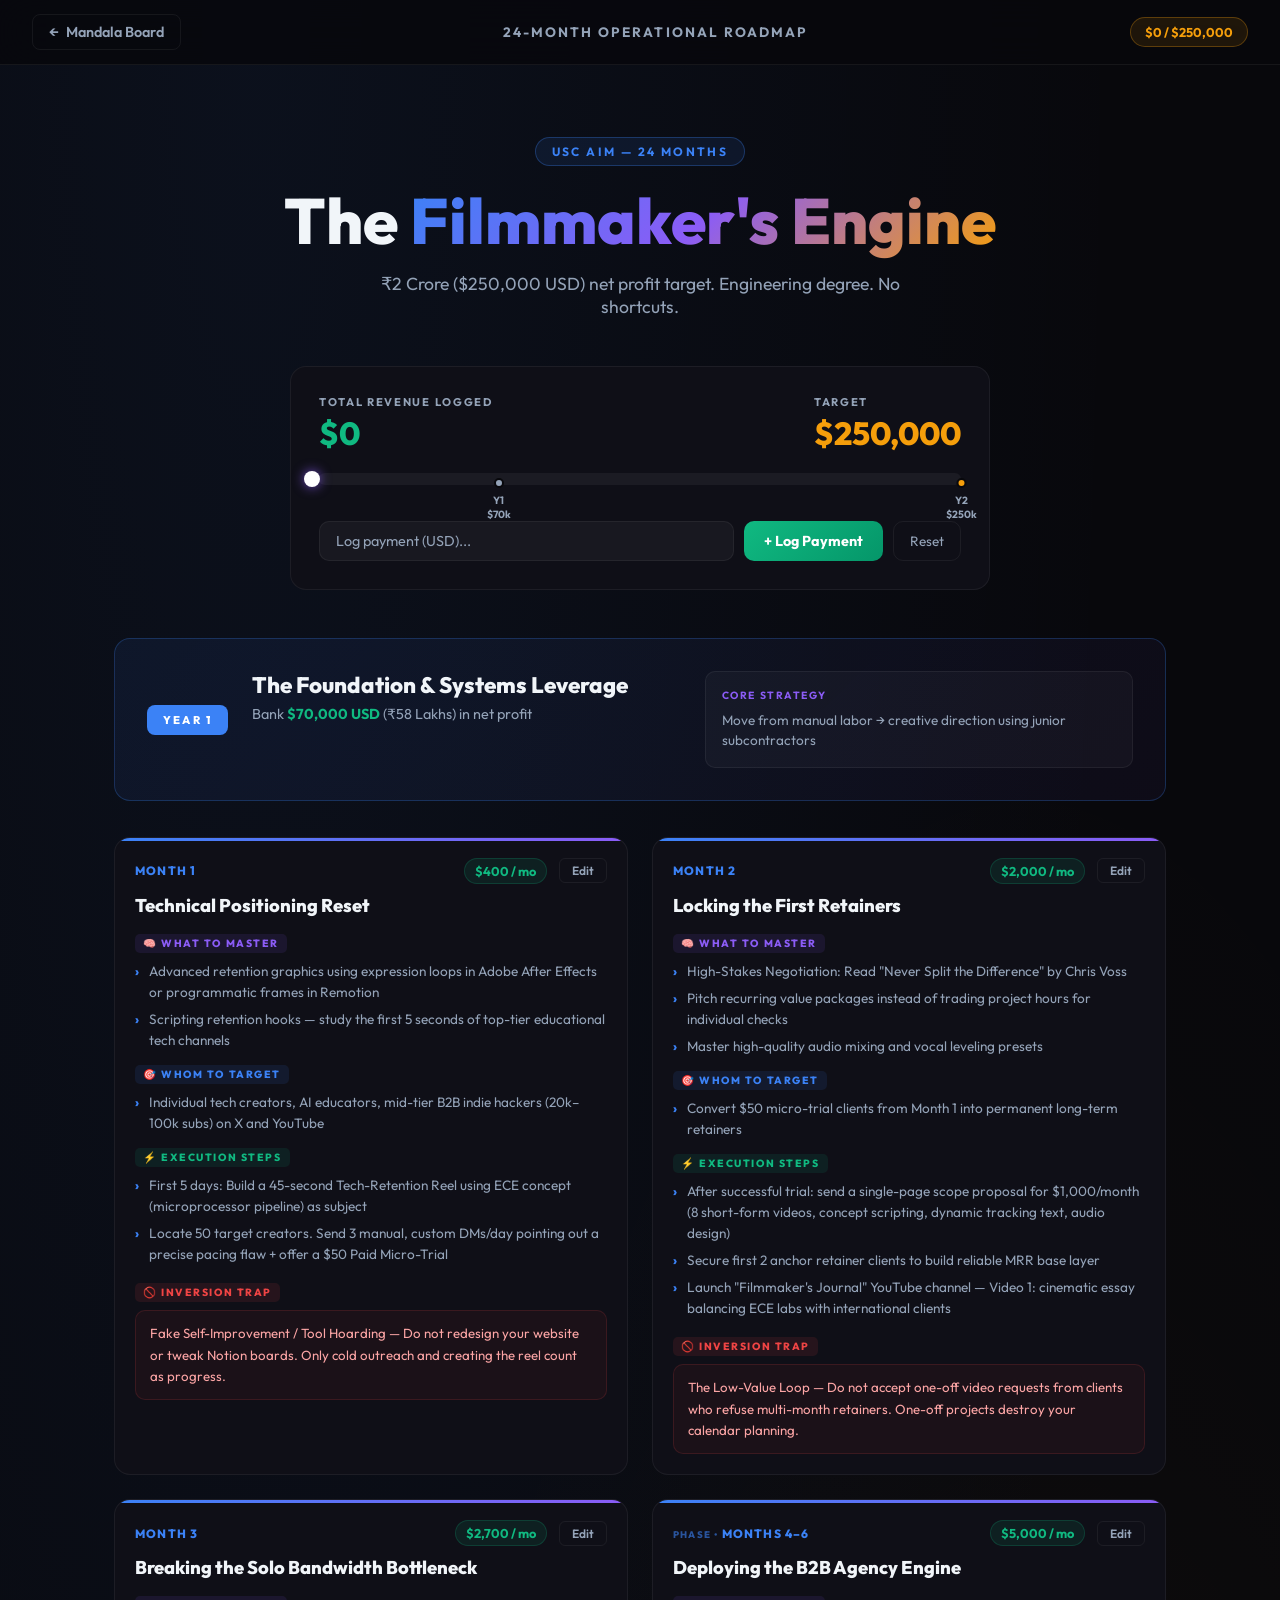
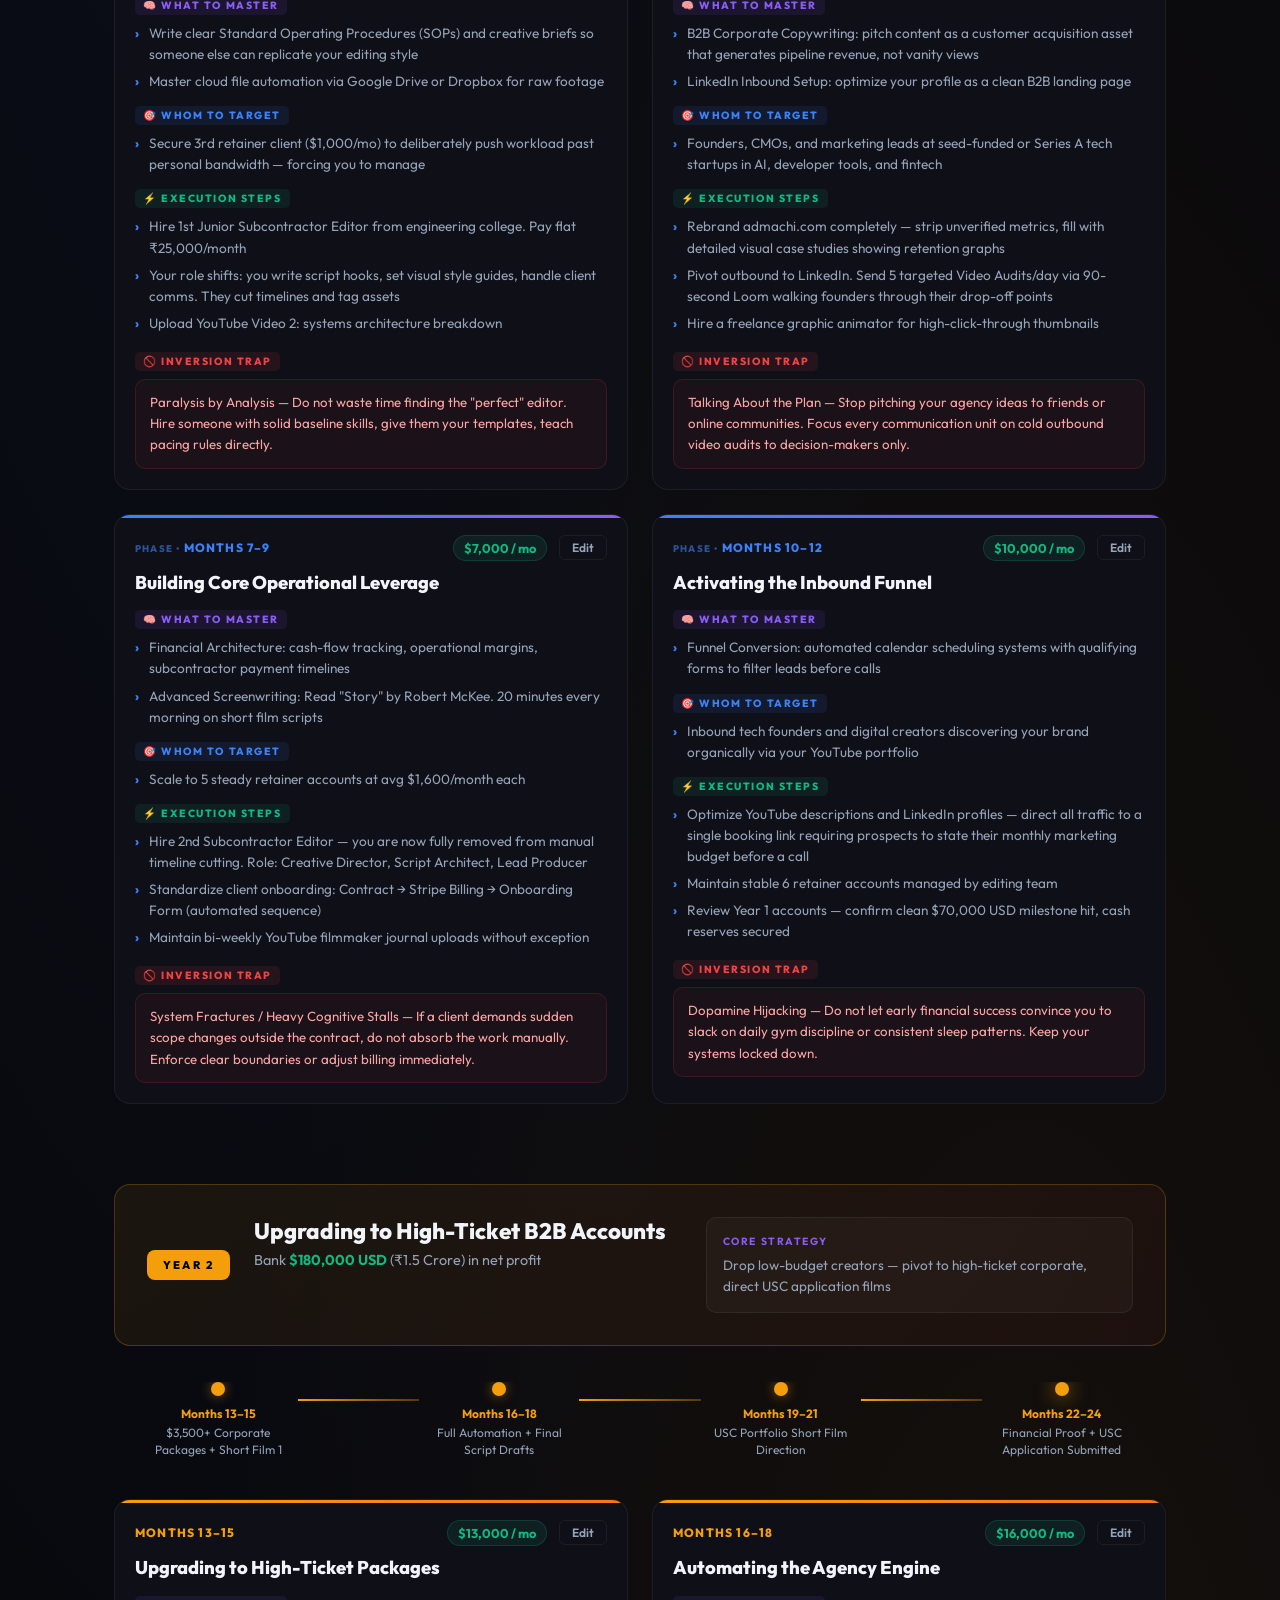
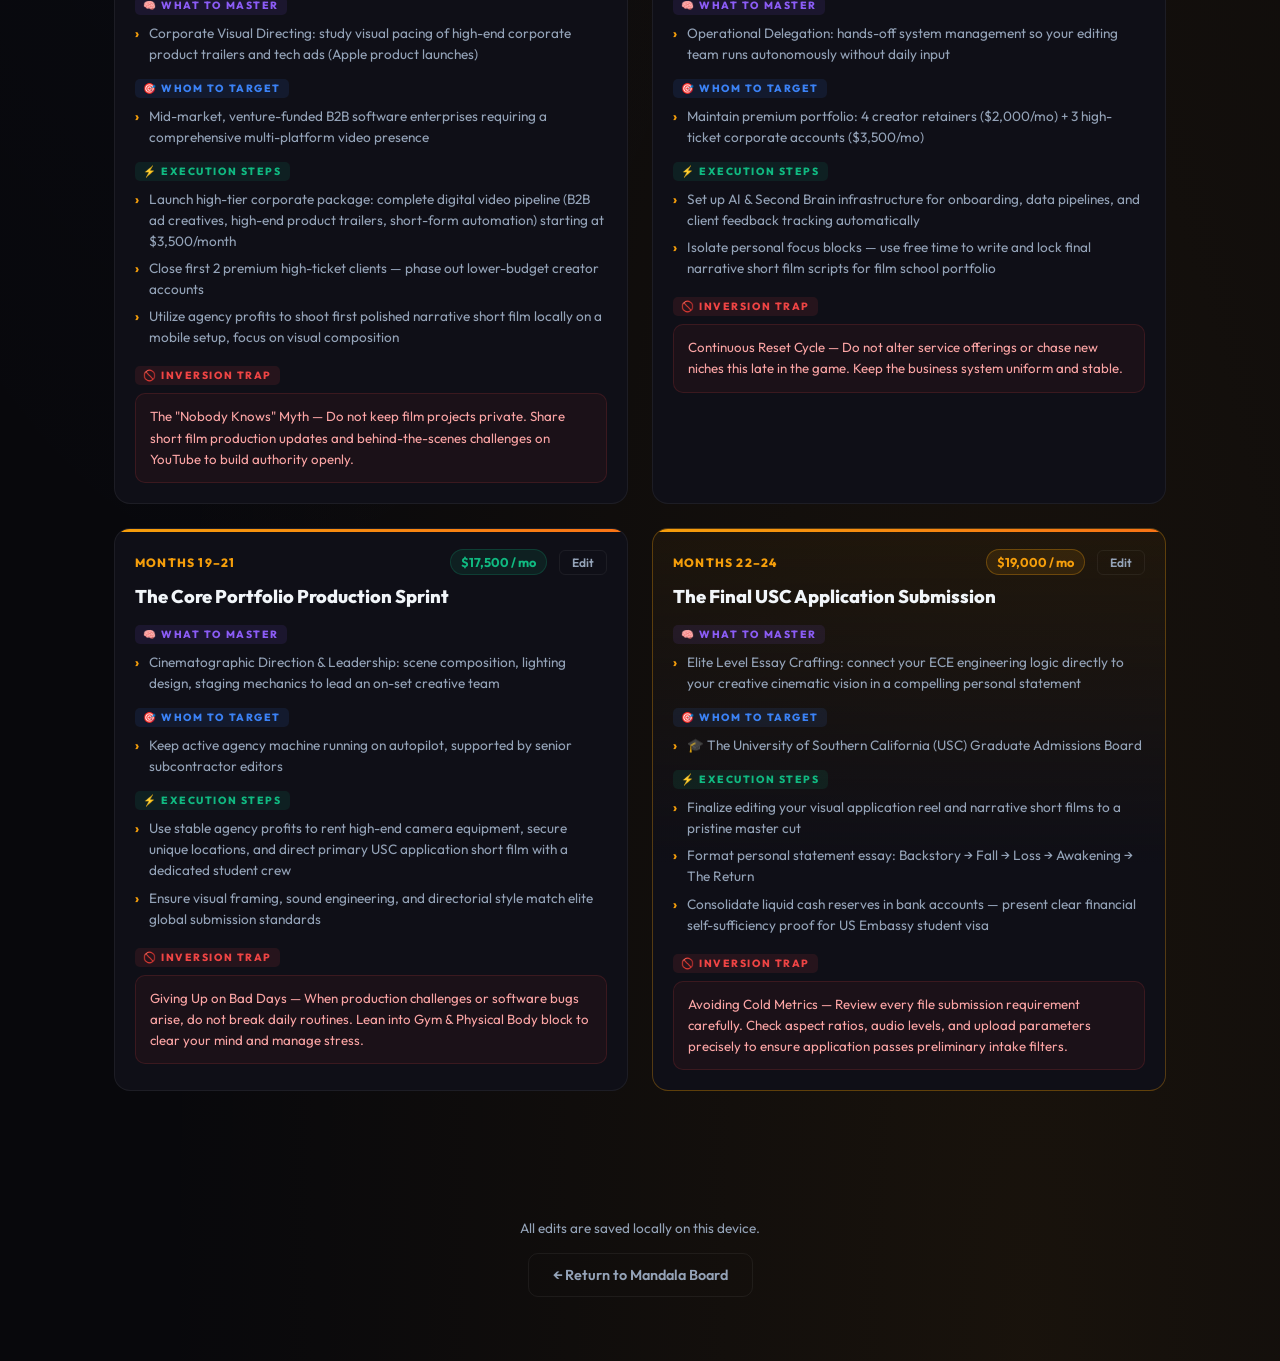
==== roadmap.html @ e6d618dd "feat: Add full 24-month editable roadmap as second page with revenue tracker and 3AM lockout" ====
<!DOCTYPE html>
<html lang="en">
<head>
  <meta charset="UTF-8">
  <meta name="viewport" content="width=device-width, initial-scale=1.0">
  <title>24-Month Roadmap | The Filmmaker's Grid</title>
  <link rel="manifest" href="manifest.json">
  <meta name="theme-color" content="#0a0a0a">
  <link rel="preconnect" href="https://fonts.googleapis.com">
  <link rel="preconnect" href="https://fonts.gstatic.com" crossorigin>
  <link href="https://fonts.googleapis.com/css2?family=Outfit:wght@300;400;600;800&display=swap" rel="stylesheet">
  <link rel="stylesheet" href="roadmap.css?v=1">
</head>
<body>

  <!-- 3 AM Lockout Overlay -->
  <div id="lockout-overlay" class="lockout-overlay" style="display:none;">
    <div class="lockout-content">
      <div class="lockout-icon">⚠️</div>
      <h1>"Screen Glare at 3 AM</h1>
      <h2>Dehydration Migraine</h2>
      <h3>System Failure."</h3>
      <p>Your inversion grid flagged this session. Interface locked until 6:00 AM.</p>
      <p class="lockout-time" id="lockout-time"></p>
    </div>
  </div>

  <!-- Nav -->
  <nav class="roadmap-nav">
    <a href="index.html" class="back-btn">
      <span>←</span> Mandala Board
    </a>
    <div class="nav-title">24-Month Operational Roadmap</div>
    <div class="nav-right">
      <div class="progress-pill">
        <span id="nav-progress-text">$0 / $250,000</span>
      </div>
    </div>
  </nav>

  <!-- Hero -->
  <header class="roadmap-hero">
    <div class="hero-badge">USC AIM — 24 MONTHS</div>
    <h1>The <span class="gradient-text">Filmmaker's Engine</span></h1>
    <p>₹2 Crore ($250,000 USD) net profit target. Engineering degree. No shortcuts.</p>

    <!-- Revenue Progress Bar -->
    <div class="revenue-tracker">
      <div class="revenue-header">
        <div>
          <div class="revenue-label">TOTAL REVENUE LOGGED</div>
          <div class="revenue-amount" id="revenue-display">$0</div>
        </div>
        <div class="revenue-target">
          <div class="revenue-label">TARGET</div>
          <div class="revenue-amount target">$250,000</div>
        </div>
      </div>
      <div class="progress-bar-track">
        <div class="progress-bar-fill" id="progress-bar-fill"></div>
        <div class="progress-bar-milestone" style="left: 28%">
          <div class="milestone-dot"></div>
          <div class="milestone-label">Y1<br/>$70k</div>
        </div>
        <div class="progress-bar-milestone" style="left: 100%">
          <div class="milestone-dot gold"></div>
          <div class="milestone-label">Y2<br/>$250k</div>
        </div>
      </div>
      <div class="revenue-actions">
        <input type="number" id="revenue-input" class="revenue-input" placeholder="Log payment (USD)..." min="0">
        <button id="log-revenue-btn" class="log-revenue-btn">+ Log Payment</button>
        <button id="reset-revenue-btn" class="reset-btn">Reset</button>
      </div>
    </div>
  </header>

  <!-- Year 1 -->
  <section class="year-section" id="year1">
    <div class="year-header year1-header">
      <div class="year-badge">YEAR 1</div>
      <div class="year-info">
        <h2>The Foundation & Systems Leverage</h2>
        <p>Bank <strong>$70,000 USD</strong> (₹58 Lakhs) in net profit</p>
      </div>
      <div class="year-strategy">
        <span class="strategy-label">CORE STRATEGY</span>
        Move from manual labor → creative direction using junior subcontractors
      </div>
    </div>

    <div class="months-grid" id="months-grid-y1">

      <!-- Month 1 -->
      <div class="month-card" data-month="1">
        <div class="month-header">
          <div class="month-num">Month 1</div>
          <div class="month-target">$400 / mo</div>
          <button class="month-edit-btn" onclick="toggleEdit(this)">Edit</button>
        </div>
        <div class="month-title-display">Technical Positioning Reset</div>
        <input class="month-title-input" style="display:none;" value="Technical Positioning Reset">

        <div class="month-body">
          <div class="month-section">
            <div class="section-label learn-label">🧠 WHAT TO MASTER</div>
            <ul class="month-list editable-list">
              <li>Advanced retention graphics using expression loops in Adobe After Effects or programmatic frames in Remotion</li>
              <li>Scripting retention hooks — study the first 5 seconds of top-tier educational tech channels</li>
            </ul>
          </div>
          <div class="month-section">
            <div class="section-label target-label">🎯 WHOM TO TARGET</div>
            <ul class="month-list editable-list">
              <li>Individual tech creators, AI educators, mid-tier B2B indie hackers (20k–100k subs) on X and YouTube</li>
            </ul>
          </div>
          <div class="month-section">
            <div class="section-label exec-label">⚡ EXECUTION STEPS</div>
            <ul class="month-list editable-list">
              <li>First 5 days: Build a 45-second Tech-Retention Reel using ECE concept (microprocessor pipeline) as subject</li>
              <li>Locate 50 target creators. Send 3 manual, custom DMs/day pointing out a precise pacing flaw + offer a $50 Paid Micro-Trial</li>
            </ul>
          </div>
          <div class="month-section inversion-section">
            <div class="section-label inv-label">🚫 INVERSION TRAP</div>
            <div class="inversion-trap editable-trap">Fake Self-Improvement / Tool Hoarding — Do not redesign your website or tweak Notion boards. Only cold outreach and creating the reel count as progress.</div>
          </div>
        </div>
      </div>

      <!-- Month 2 -->
      <div class="month-card" data-month="2">
        <div class="month-header">
          <div class="month-num">Month 2</div>
          <div class="month-target">$2,000 / mo</div>
          <button class="month-edit-btn" onclick="toggleEdit(this)">Edit</button>
        </div>
        <div class="month-title-display">Locking the First Retainers</div>
        <input class="month-title-input" style="display:none;" value="Locking the First Retainers">

        <div class="month-body">
          <div class="month-section">
            <div class="section-label learn-label">🧠 WHAT TO MASTER</div>
            <ul class="month-list editable-list">
              <li>High-Stakes Negotiation: Read "Never Split the Difference" by Chris Voss</li>
              <li>Pitch recurring value packages instead of trading project hours for individual checks</li>
              <li>Master high-quality audio mixing and vocal leveling presets</li>
            </ul>
          </div>
          <div class="month-section">
            <div class="section-label target-label">🎯 WHOM TO TARGET</div>
            <ul class="month-list editable-list">
              <li>Convert $50 micro-trial clients from Month 1 into permanent long-term retainers</li>
            </ul>
          </div>
          <div class="month-section">
            <div class="section-label exec-label">⚡ EXECUTION STEPS</div>
            <ul class="month-list editable-list">
              <li>After successful trial: send a single-page scope proposal for $1,000/month (8 short-form videos, concept scripting, dynamic tracking text, audio design)</li>
              <li>Secure first 2 anchor retainer clients to build reliable MRR base layer</li>
              <li>Launch "Filmmaker's Journal" YouTube channel — Video 1: cinematic essay balancing ECE labs with international clients</li>
            </ul>
          </div>
          <div class="month-section inversion-section">
            <div class="section-label inv-label">🚫 INVERSION TRAP</div>
            <div class="inversion-trap editable-trap">The Low-Value Loop — Do not accept one-off video requests from clients who refuse multi-month retainers. One-off projects destroy your calendar planning.</div>
          </div>
        </div>
      </div>

      <!-- Month 3 -->
      <div class="month-card" data-month="3">
        <div class="month-header">
          <div class="month-num">Month 3</div>
          <div class="month-target">$2,700 / mo</div>
          <button class="month-edit-btn" onclick="toggleEdit(this)">Edit</button>
        </div>
        <div class="month-title-display">Breaking the Solo Bandwidth Bottleneck</div>
        <input class="month-title-input" style="display:none;" value="Breaking the Solo Bandwidth Bottleneck">

        <div class="month-body">
          <div class="month-section">
            <div class="section-label learn-label">🧠 WHAT TO MASTER</div>
            <ul class="month-list editable-list">
              <li>Write clear Standard Operating Procedures (SOPs) and creative briefs so someone else can replicate your editing style</li>
              <li>Master cloud file automation via Google Drive or Dropbox for raw footage</li>
            </ul>
          </div>
          <div class="month-section">
            <div class="section-label target-label">🎯 WHOM TO TARGET</div>
            <ul class="month-list editable-list">
              <li>Secure 3rd retainer client ($1,000/mo) to deliberately push workload past personal bandwidth — forcing you to manage</li>
            </ul>
          </div>
          <div class="month-section">
            <div class="section-label exec-label">⚡ EXECUTION STEPS</div>
            <ul class="month-list editable-list">
              <li>Hire 1st Junior Subcontractor Editor from engineering college. Pay flat ₹25,000/month</li>
              <li>Your role shifts: you write script hooks, set visual style guides, handle client comms. They cut timelines and tag assets</li>
              <li>Upload YouTube Video 2: systems architecture breakdown</li>
            </ul>
          </div>
          <div class="month-section inversion-section">
            <div class="section-label inv-label">🚫 INVERSION TRAP</div>
            <div class="inversion-trap editable-trap">Paralysis by Analysis — Do not waste time finding the "perfect" editor. Hire someone with solid baseline skills, give them your templates, teach pacing rules directly.</div>
          </div>
        </div>
      </div>

      <!-- Months 4-6 -->
      <div class="month-card phase-card" data-month="4">
        <div class="month-header">
          <div class="month-num">Months 4–6</div>
          <div class="month-target">$5,000 / mo</div>
          <button class="month-edit-btn" onclick="toggleEdit(this)">Edit</button>
        </div>
        <div class="month-title-display">Deploying the B2B Agency Engine</div>
        <input class="month-title-input" style="display:none;" value="Deploying the B2B Agency Engine">

        <div class="month-body">
          <div class="month-section">
            <div class="section-label learn-label">🧠 WHAT TO MASTER</div>
            <ul class="month-list editable-list">
              <li>B2B Corporate Copywriting: pitch content as a customer acquisition asset that generates pipeline revenue, not vanity views</li>
              <li>LinkedIn Inbound Setup: optimize your profile as a clean B2B landing page</li>
            </ul>
          </div>
          <div class="month-section">
            <div class="section-label target-label">🎯 WHOM TO TARGET</div>
            <ul class="month-list editable-list">
              <li>Founders, CMOs, and marketing leads at seed-funded or Series A tech startups in AI, developer tools, and fintech</li>
            </ul>
          </div>
          <div class="month-section">
            <div class="section-label exec-label">⚡ EXECUTION STEPS</div>
            <ul class="month-list editable-list">
              <li>Rebrand admachi.com completely — strip unverified metrics, fill with detailed visual case studies showing retention graphs</li>
              <li>Pivot outbound to LinkedIn. Send 5 targeted Video Audits/day via 90-second Loom walking founders through their drop-off points</li>
              <li>Hire a freelance graphic animator for high-click-through thumbnails</li>
            </ul>
          </div>
          <div class="month-section inversion-section">
            <div class="section-label inv-label">🚫 INVERSION TRAP</div>
            <div class="inversion-trap editable-trap">Talking About the Plan — Stop pitching your agency ideas to friends or online communities. Focus every communication unit on cold outbound video audits to decision-makers only.</div>
          </div>
        </div>
      </div>

      <!-- Months 7-9 -->
      <div class="month-card phase-card" data-month="7">
        <div class="month-header">
          <div class="month-num">Months 7–9</div>
          <div class="month-target">$7,000 / mo</div>
          <button class="month-edit-btn" onclick="toggleEdit(this)">Edit</button>
        </div>
        <div class="month-title-display">Building Core Operational Leverage</div>
        <input class="month-title-input" style="display:none;" value="Building Core Operational Leverage">

        <div class="month-body">
          <div class="month-section">
            <div class="section-label learn-label">🧠 WHAT TO MASTER</div>
            <ul class="month-list editable-list">
              <li>Financial Architecture: cash-flow tracking, operational margins, subcontractor payment timelines</li>
              <li>Advanced Screenwriting: Read "Story" by Robert McKee. 20 minutes every morning on short film scripts</li>
            </ul>
          </div>
          <div class="month-section">
            <div class="section-label target-label">🎯 WHOM TO TARGET</div>
            <ul class="month-list editable-list">
              <li>Scale to 5 steady retainer accounts at avg $1,600/month each</li>
            </ul>
          </div>
          <div class="month-section">
            <div class="section-label exec-label">⚡ EXECUTION STEPS</div>
            <ul class="month-list editable-list">
              <li>Hire 2nd Subcontractor Editor — you are now fully removed from manual timeline cutting. Role: Creative Director, Script Architect, Lead Producer</li>
              <li>Standardize client onboarding: Contract → Stripe Billing → Onboarding Form (automated sequence)</li>
              <li>Maintain bi-weekly YouTube filmmaker journal uploads without exception</li>
            </ul>
          </div>
          <div class="month-section inversion-section">
            <div class="section-label inv-label">🚫 INVERSION TRAP</div>
            <div class="inversion-trap editable-trap">System Fractures / Heavy Cognitive Stalls — If a client demands sudden scope changes outside the contract, do not absorb the work manually. Enforce clear boundaries or adjust billing immediately.</div>
          </div>
        </div>
      </div>

      <!-- Months 10-12 -->
      <div class="month-card phase-card" data-month="10">
        <div class="month-header">
          <div class="month-num">Months 10–12</div>
          <div class="month-target">$10,000 / mo</div>
          <button class="month-edit-btn" onclick="toggleEdit(this)">Edit</button>
        </div>
        <div class="month-title-display">Activating the Inbound Funnel</div>
        <input class="month-title-input" style="display:none;" value="Activating the Inbound Funnel">

        <div class="month-body">
          <div class="month-section">
            <div class="section-label learn-label">🧠 WHAT TO MASTER</div>
            <ul class="month-list editable-list">
              <li>Funnel Conversion: automated calendar scheduling systems with qualifying forms to filter leads before calls</li>
            </ul>
          </div>
          <div class="month-section">
            <div class="section-label target-label">🎯 WHOM TO TARGET</div>
            <ul class="month-list editable-list">
              <li>Inbound tech founders and digital creators discovering your brand organically via your YouTube portfolio</li>
            </ul>
          </div>
          <div class="month-section">
            <div class="section-label exec-label">⚡ EXECUTION STEPS</div>
            <ul class="month-list editable-list">
              <li>Optimize YouTube descriptions and LinkedIn profiles — direct all traffic to a single booking link requiring prospects to state their monthly marketing budget before a call</li>
              <li>Maintain stable 6 retainer accounts managed by editing team</li>
              <li>Review Year 1 accounts — confirm clean $70,000 USD milestone hit, cash reserves secured</li>
            </ul>
          </div>
          <div class="month-section inversion-section">
            <div class="section-label inv-label">🚫 INVERSION TRAP</div>
            <div class="inversion-trap editable-trap">Dopamine Hijacking — Do not let early financial success convince you to slack on daily gym discipline or consistent sleep patterns. Keep your systems locked down.</div>
          </div>
        </div>
      </div>

    </div>
  </section>

  <!-- Year 2 -->
  <section class="year-section" id="year2">
    <div class="year-header year2-header">
      <div class="year-badge y2-badge">YEAR 2</div>
      <div class="year-info">
        <h2>Upgrading to High-Ticket B2B Accounts</h2>
        <p>Bank <strong>$180,000 USD</strong> (₹1.5 Crore) in net profit</p>
      </div>
      <div class="year-strategy">
        <span class="strategy-label">CORE STRATEGY</span>
        Drop low-budget creators — pivot to high-ticket corporate, direct USC application films
      </div>
    </div>

    <!-- Year 2 Pipeline Timeline -->
    <div class="pipeline-timeline">
      <div class="pipeline-step">
        <div class="pipeline-dot"></div>
        <div class="pipeline-label">Months 13–15</div>
        <div class="pipeline-desc">$3,500+ Corporate Packages + Short Film 1</div>
      </div>
      <div class="pipeline-connector"></div>
      <div class="pipeline-step">
        <div class="pipeline-dot"></div>
        <div class="pipeline-label">Months 16–18</div>
        <div class="pipeline-desc">Full Automation + Final Script Drafts</div>
      </div>
      <div class="pipeline-connector"></div>
      <div class="pipeline-step">
        <div class="pipeline-dot"></div>
        <div class="pipeline-label">Months 19–21</div>
        <div class="pipeline-desc">USC Portfolio Short Film Direction</div>
      </div>
      <div class="pipeline-connector"></div>
      <div class="pipeline-step">
        <div class="pipeline-dot gold-dot"></div>
        <div class="pipeline-label">Months 22–24</div>
        <div class="pipeline-desc">Financial Proof + USC Application Submitted</div>
      </div>
    </div>

    <div class="months-grid" id="months-grid-y2">

      <!-- Months 13-15 -->
      <div class="month-card y2-card" data-month="13">
        <div class="month-header">
          <div class="month-num">Months 13–15</div>
          <div class="month-target">$13,000 / mo</div>
          <button class="month-edit-btn" onclick="toggleEdit(this)">Edit</button>
        </div>
        <div class="month-title-display">Upgrading to High-Ticket Packages</div>
        <input class="month-title-input" style="display:none;" value="Upgrading to High-Ticket Packages">

        <div class="month-body">
          <div class="month-section">
            <div class="section-label learn-label">🧠 WHAT TO MASTER</div>
            <ul class="month-list editable-list">
              <li>Corporate Visual Directing: study visual pacing of high-end corporate product trailers and tech ads (Apple product launches)</li>
            </ul>
          </div>
          <div class="month-section">
            <div class="section-label target-label">🎯 WHOM TO TARGET</div>
            <ul class="month-list editable-list">
              <li>Mid-market, venture-funded B2B software enterprises requiring a comprehensive multi-platform video presence</li>
            </ul>
          </div>
          <div class="month-section">
            <div class="section-label exec-label">⚡ EXECUTION STEPS</div>
            <ul class="month-list editable-list">
              <li>Launch high-tier corporate package: complete digital video pipeline (B2B ad creatives, high-end product trailers, short-form automation) starting at $3,500/month</li>
              <li>Close first 2 premium high-ticket clients — phase out lower-budget creator accounts</li>
              <li>Utilize agency profits to shoot first polished narrative short film locally on a mobile setup, focus on visual composition</li>
            </ul>
          </div>
          <div class="month-section inversion-section">
            <div class="section-label inv-label">🚫 INVERSION TRAP</div>
            <div class="inversion-trap editable-trap">The "Nobody Knows" Myth — Do not keep film projects private. Share short film production updates and behind-the-scenes challenges on YouTube to build authority openly.</div>
          </div>
        </div>
      </div>

      <!-- Months 16-18 -->
      <div class="month-card y2-card" data-month="16">
        <div class="month-header">
          <div class="month-num">Months 16–18</div>
          <div class="month-target">$16,000 / mo</div>
          <button class="month-edit-btn" onclick="toggleEdit(this)">Edit</button>
        </div>
        <div class="month-title-display">Automating the Agency Engine</div>
        <input class="month-title-input" style="display:none;" value="Automating the Agency Engine">

        <div class="month-body">
          <div class="month-section">
            <div class="section-label learn-label">🧠 WHAT TO MASTER</div>
            <ul class="month-list editable-list">
              <li>Operational Delegation: hands-off system management so your editing team runs autonomously without daily input</li>
            </ul>
          </div>
          <div class="month-section">
            <div class="section-label target-label">🎯 WHOM TO TARGET</div>
            <ul class="month-list editable-list">
              <li>Maintain premium portfolio: 4 creator retainers ($2,000/mo) + 3 high-ticket corporate accounts ($3,500/mo)</li>
            </ul>
          </div>
          <div class="month-section">
            <div class="section-label exec-label">⚡ EXECUTION STEPS</div>
            <ul class="month-list editable-list">
              <li>Set up AI & Second Brain infrastructure for onboarding, data pipelines, and client feedback tracking automatically</li>
              <li>Isolate personal focus blocks — use free time to write and lock final narrative short film scripts for film school portfolio</li>
            </ul>
          </div>
          <div class="month-section inversion-section">
            <div class="section-label inv-label">🚫 INVERSION TRAP</div>
            <div class="inversion-trap editable-trap">Continuous Reset Cycle — Do not alter service offerings or chase new niches this late in the game. Keep the business system uniform and stable.</div>
          </div>
        </div>
      </div>

      <!-- Months 19-21 -->
      <div class="month-card y2-card" data-month="19">
        <div class="month-header">
          <div class="month-num">Months 19–21</div>
          <div class="month-target">$17,500 / mo</div>
          <button class="month-edit-btn" onclick="toggleEdit(this)">Edit</button>
        </div>
        <div class="month-title-display">The Core Portfolio Production Sprint</div>
        <input class="month-title-input" style="display:none;" value="The Core Portfolio Production Sprint">

        <div class="month-body">
          <div class="month-section">
            <div class="section-label learn-label">🧠 WHAT TO MASTER</div>
            <ul class="month-list editable-list">
              <li>Cinematographic Direction & Leadership: scene composition, lighting design, staging mechanics to lead an on-set creative team</li>
            </ul>
          </div>
          <div class="month-section">
            <div class="section-label target-label">🎯 WHOM TO TARGET</div>
            <ul class="month-list editable-list">
              <li>Keep active agency machine running on autopilot, supported by senior subcontractor editors</li>
            </ul>
          </div>
          <div class="month-section">
            <div class="section-label exec-label">⚡ EXECUTION STEPS</div>
            <ul class="month-list editable-list">
              <li>Use stable agency profits to rent high-end camera equipment, secure unique locations, and direct primary USC application short film with a dedicated student crew</li>
              <li>Ensure visual framing, sound engineering, and directorial style match elite global submission standards</li>
            </ul>
          </div>
          <div class="month-section inversion-section">
            <div class="section-label inv-label">🚫 INVERSION TRAP</div>
            <div class="inversion-trap editable-trap">Giving Up on Bad Days — When production challenges or software bugs arise, do not break daily routines. Lean into Gym & Physical Body block to clear your mind and manage stress.</div>
          </div>
        </div>
      </div>

      <!-- Months 22-24 -->
      <div class="month-card y2-card finale-card" data-month="22">
        <div class="month-header">
          <div class="month-num">Months 22–24</div>
          <div class="month-target gold-target">$19,000 / mo</div>
          <button class="month-edit-btn" onclick="toggleEdit(this)">Edit</button>
        </div>
        <div class="month-title-display">The Final USC Application Submission</div>
        <input class="month-title-input" style="display:none;" value="The Final USC Application Submission">

        <div class="month-body">
          <div class="month-section">
            <div class="section-label learn-label">🧠 WHAT TO MASTER</div>
            <ul class="month-list editable-list">
              <li>Elite Level Essay Crafting: connect your ECE engineering logic directly to your creative cinematic vision in a compelling personal statement</li>
            </ul>
          </div>
          <div class="month-section">
            <div class="section-label target-label">🎯 WHOM TO TARGET</div>
            <ul class="month-list editable-list">
              <li>🎓 The University of Southern California (USC) Graduate Admissions Board</li>
            </ul>
          </div>
          <div class="month-section">
            <div class="section-label exec-label">⚡ EXECUTION STEPS</div>
            <ul class="month-list editable-list">
              <li>Finalize editing your visual application reel and narrative short films to a pristine master cut</li>
              <li>Format personal statement essay: Backstory → Fall → Loss → Awakening → The Return</li>
              <li>Consolidate liquid cash reserves in bank accounts — present clear financial self-sufficiency proof for US Embassy student visa</li>
            </ul>
          </div>
          <div class="month-section inversion-section">
            <div class="section-label inv-label">🚫 INVERSION TRAP</div>
            <div class="inversion-trap editable-trap">Avoiding Cold Metrics — Review every file submission requirement carefully. Check aspect ratios, audio levels, and upload parameters precisely to ensure application passes preliminary intake filters.</div>
          </div>
        </div>
      </div>

    </div>
  </section>

  <footer class="roadmap-footer">
    <p>All edits are saved locally on this device.</p>
    <a href="index.html" class="back-btn-footer">← Return to Mandala Board</a>
  </footer>

  <script src="roadmap.js?v=1"></script>
</body>
</html>
---- roadmap.css ----
/* ============================================
   ROADMAP PAGE CSS — The Filmmaker's Engine
   ============================================ */

:root {
  --bg: #08080c;
  --surface: #0f0f17;
  --surface2: #161622;
  --border: rgba(255,255,255,0.06);
  --text: #f1f5f9;
  --muted: #94a3b8;
  --accent-blue: #3b82f6;
  --accent-purple: #8b5cf6;
  --accent-gold: #f59e0b;
  --accent-red: #ef4444;
  --accent-green: #10b981;
  --y1-color: #3b82f6;
  --y2-color: #f59e0b;
  --radius: 16px;
  --transition: all 0.35s cubic-bezier(0.2, 0.8, 0.2, 1);
}

* { box-sizing: border-box; margin: 0; padding: 0; }

body {
  font-family: 'Outfit', sans-serif;
  background: var(--bg);
  color: var(--text);
  min-height: 100vh;
  background-image:
    radial-gradient(ellipse at 20% 0%, rgba(59, 130, 246, 0.07) 0%, transparent 60%),
    radial-gradient(ellipse at 80% 100%, rgba(245, 158, 11, 0.07) 0%, transparent 60%);
}

/* ── NAV ── */
.roadmap-nav {
  position: sticky;
  top: 0;
  z-index: 100;
  display: flex;
  align-items: center;
  justify-content: space-between;
  padding: 14px 32px;
  background: rgba(8,8,12,0.85);
  backdrop-filter: blur(20px);
  border-bottom: 1px solid var(--border);
}

.back-btn {
  display: flex;
  align-items: center;
  gap: 8px;
  color: var(--muted);
  text-decoration: none;
  font-size: 0.9rem;
  font-weight: 600;
  transition: var(--transition);
  padding: 8px 16px;
  border-radius: 8px;
  border: 1px solid var(--border);
}
.back-btn:hover {
  color: var(--text);
  border-color: rgba(255,255,255,0.2);
  background: rgba(255,255,255,0.04);
}

.nav-title {
  font-size: 0.85rem;
  font-weight: 700;
  text-transform: uppercase;
  letter-spacing: 0.15em;
  color: var(--muted);
}

.progress-pill {
  font-size: 0.8rem;
  font-weight: 700;
  color: var(--accent-gold);
  background: rgba(245, 158, 11, 0.1);
  border: 1px solid rgba(245, 158, 11, 0.3);
  padding: 6px 14px;
  border-radius: 100px;
}

/* ── LOCKOUT OVERLAY ── */
.lockout-overlay {
  position: fixed;
  inset: 0;
  z-index: 9999;
  background: rgba(0,0,0,0.97);
  display: flex;
  align-items: center;
  justify-content: center;
  text-align: center;
}

.lockout-content {
  max-width: 500px;
  padding: 60px 40px;
}

.lockout-icon { font-size: 4rem; margin-bottom: 24px; }

.lockout-content h1 {
  font-size: 2rem;
  font-weight: 800;
  color: var(--accent-red);
  line-height: 1.3;
  margin-bottom: 8px;
}
.lockout-content h2 {
  font-size: 1.6rem;
  font-weight: 800;
  color: #f97316;
  margin-bottom: 8px;
}
.lockout-content h3 {
  font-size: 1.3rem;
  font-weight: 800;
  color: var(--accent-gold);
  margin-bottom: 32px;
}
.lockout-content p { color: var(--muted); font-size: 0.95rem; line-height: 1.7; }
.lockout-time { margin-top: 20px; font-size: 2rem; font-weight: 800; color: var(--accent-red); }

/* ── HERO ── */
.roadmap-hero {
  max-width: 1000px;
  margin: 0 auto;
  padding: 72px 32px 48px;
  text-align: center;
}

.hero-badge {
  display: inline-block;
  font-size: 0.75rem;
  font-weight: 700;
  letter-spacing: 0.2em;
  text-transform: uppercase;
  color: var(--accent-blue);
  background: rgba(59, 130, 246, 0.1);
  border: 1px solid rgba(59, 130, 246, 0.3);
  padding: 6px 16px;
  border-radius: 100px;
  margin-bottom: 20px;
}

.roadmap-hero h1 {
  font-size: clamp(2.5rem, 6vw, 4rem);
  font-weight: 800;
  line-height: 1.1;
  margin-bottom: 16px;
}

.gradient-text {
  background: linear-gradient(135deg, var(--accent-blue), var(--accent-purple), var(--accent-gold));
  -webkit-background-clip: text;
  -webkit-text-fill-color: transparent;
  background-clip: text;
}

.roadmap-hero > p {
  color: var(--muted);
  font-size: 1.1rem;
  margin-bottom: 48px;
  max-width: 600px;
  margin-left: auto;
  margin-right: auto;
}

/* ── REVENUE TRACKER ── */
.revenue-tracker {
  background: var(--surface);
  border: 1px solid var(--border);
  border-radius: var(--radius);
  padding: 28px;
  max-width: 700px;
  margin: 0 auto;
  text-align: left;
}

.revenue-header {
  display: flex;
  justify-content: space-between;
  align-items: flex-start;
  margin-bottom: 20px;
}

.revenue-label {
  font-size: 0.7rem;
  font-weight: 700;
  letter-spacing: 0.15em;
  text-transform: uppercase;
  color: var(--muted);
  margin-bottom: 4px;
}

.revenue-amount {
  font-size: 2rem;
  font-weight: 800;
  color: var(--accent-green);
}

.revenue-amount.target {
  color: var(--accent-gold);
}

.progress-bar-track {
  position: relative;
  height: 12px;
  background: rgba(255,255,255,0.05);
  border-radius: 100px;
  overflow: visible;
  margin-bottom: 36px;
}

.progress-bar-fill {
  height: 100%;
  border-radius: 100px;
  background: linear-gradient(90deg, var(--accent-blue), var(--accent-purple), var(--accent-gold));
  transition: width 0.8s cubic-bezier(0.2, 0.8, 0.2, 1);
  width: 0%;
  position: relative;
}

.progress-bar-fill::after {
  content: '';
  position: absolute;
  right: -1px;
  top: -2px;
  width: 16px;
  height: 16px;
  background: white;
  border-radius: 50%;
  box-shadow: 0 0 12px rgba(139, 92, 246, 0.8);
}

.progress-bar-milestone {
  position: absolute;
  top: 100%;
  transform: translateX(-50%);
  display: flex;
  flex-direction: column;
  align-items: center;
  margin-top: 4px;
}

.milestone-dot {
  width: 10px;
  height: 10px;
  border-radius: 50%;
  background: var(--muted);
  margin-bottom: 6px;
  margin-top: -11px;
  border: 2px solid var(--bg);
  flex-shrink: 0;
}

.milestone-dot.gold { background: var(--accent-gold); }

.milestone-label {
  font-size: 0.65rem;
  font-weight: 700;
  color: var(--muted);
  text-align: center;
  line-height: 1.3;
  white-space: nowrap;
}

.revenue-actions {
  display: flex;
  gap: 10px;
  flex-wrap: wrap;
}

.revenue-input {
  flex: 1;
  min-width: 160px;
  background: rgba(255,255,255,0.04);
  border: 1px solid var(--border);
  border-radius: 10px;
  color: var(--text);
  font-family: 'Outfit', sans-serif;
  font-size: 0.9rem;
  padding: 10px 16px;
  outline: none;
  transition: var(--transition);
}
.revenue-input:focus { border-color: var(--accent-blue); }
.revenue-input::placeholder { color: var(--muted); }

.log-revenue-btn {
  background: linear-gradient(135deg, var(--accent-green), #059669);
  color: white;
  border: none;
  border-radius: 10px;
  font-family: 'Outfit', sans-serif;
  font-size: 0.9rem;
  font-weight: 700;
  padding: 10px 20px;
  cursor: pointer;
  transition: var(--transition);
}
.log-revenue-btn:hover { transform: translateY(-2px); box-shadow: 0 8px 20px rgba(16, 185, 129, 0.3); }

.reset-btn {
  background: transparent;
  color: var(--muted);
  border: 1px solid var(--border);
  border-radius: 10px;
  font-family: 'Outfit', sans-serif;
  font-size: 0.85rem;
  padding: 10px 16px;
  cursor: pointer;
  transition: var(--transition);
}
.reset-btn:hover { border-color: var(--accent-red); color: var(--accent-red); }

/* ── YEAR SECTION ── */
.year-section {
  max-width: 1100px;
  margin: 0 auto 80px;
  padding: 0 24px;
}

.year-header {
  display: grid;
  grid-template-columns: auto 1fr 1fr;
  gap: 24px;
  align-items: start;
  padding: 32px;
  border-radius: var(--radius);
  margin-bottom: 36px;
  border: 1px solid;
}

.year1-header {
  background: linear-gradient(135deg, rgba(59, 130, 246, 0.08), rgba(139, 92, 246, 0.05));
  border-color: rgba(59, 130, 246, 0.25);
}

.year2-header {
  background: linear-gradient(135deg, rgba(245, 158, 11, 0.08), rgba(239, 68, 68, 0.05));
  border-color: rgba(245, 158, 11, 0.25);
}

.year-badge {
  font-size: 0.7rem;
  font-weight: 800;
  letter-spacing: 0.2em;
  background: var(--accent-blue);
  color: white;
  padding: 8px 16px;
  border-radius: 8px;
  align-self: center;
  white-space: nowrap;
}

.y2-badge { background: var(--accent-gold); color: #000; }

.year-info h2 {
  font-size: 1.4rem;
  font-weight: 800;
  margin-bottom: 6px;
}

.year-info p { color: var(--muted); font-size: 0.9rem; }
.year-info strong { color: var(--accent-green); }

.year-strategy {
  background: rgba(255,255,255,0.03);
  border: 1px solid var(--border);
  border-radius: 10px;
  padding: 16px;
  font-size: 0.85rem;
  color: var(--muted);
  line-height: 1.5;
}

.strategy-label {
  display: block;
  font-size: 0.65rem;
  font-weight: 700;
  letter-spacing: 0.15em;
  text-transform: uppercase;
  color: var(--accent-purple);
  margin-bottom: 6px;
}

/* ── PIPELINE TIMELINE ── */
.pipeline-timeline {
  display: flex;
  align-items: center;
  justify-content: center;
  gap: 0;
  padding: 0 24px;
  margin-bottom: 40px;
  overflow-x: auto;
}

.pipeline-step {
  display: flex;
  flex-direction: column;
  align-items: center;
  text-align: center;
  min-width: 160px;
}

.pipeline-dot {
  width: 14px;
  height: 14px;
  border-radius: 50%;
  background: var(--accent-gold);
  margin-bottom: 10px;
  box-shadow: 0 0 12px rgba(245, 158, 11, 0.5);
  flex-shrink: 0;
}

.gold-dot { background: var(--accent-gold); box-shadow: 0 0 20px rgba(245, 158, 11, 0.8); }

.pipeline-label {
  font-size: 0.75rem;
  font-weight: 700;
  color: var(--accent-gold);
  margin-bottom: 4px;
}

.pipeline-desc {
  font-size: 0.75rem;
  color: var(--muted);
  max-width: 140px;
  line-height: 1.4;
}

.pipeline-connector {
  flex: 1;
  height: 2px;
  background: linear-gradient(90deg, var(--accent-gold), rgba(245, 158, 11, 0.3));
  min-width: 20px;
  margin-bottom: 40px;
}

/* ── MONTH CARDS ── */
.months-grid {
  display: grid;
  grid-template-columns: repeat(auto-fill, minmax(440px, 1fr));
  gap: 24px;
}

.month-card {
  background: var(--surface);
  border: 1px solid var(--border);
  border-radius: var(--radius);
  overflow: hidden;
  transition: var(--transition);
  position: relative;
}

.month-card::before {
  content: '';
  position: absolute;
  top: 0;
  left: 0;
  right: 0;
  height: 3px;
  background: linear-gradient(90deg, var(--y1-color), var(--accent-purple));
}

.y2-card::before {
  background: linear-gradient(90deg, var(--y2-color), #f97316);
}

.month-card:hover {
  border-color: rgba(255,255,255,0.12);
  transform: translateY(-3px);
  box-shadow: 0 20px 40px rgba(0,0,0,0.4);
}

.month-header {
  display: flex;
  align-items: center;
  gap: 12px;
  padding: 20px 20px 0;
}

.month-num {
  font-size: 0.75rem;
  font-weight: 800;
  letter-spacing: 0.1em;
  text-transform: uppercase;
  color: var(--accent-blue);
  flex: 1;
}

.y2-card .month-num { color: var(--accent-gold); }

.month-target {
  font-size: 0.8rem;
  font-weight: 700;
  color: var(--accent-green);
  background: rgba(16, 185, 129, 0.1);
  border: 1px solid rgba(16, 185, 129, 0.2);
  padding: 4px 10px;
  border-radius: 100px;
}

.gold-target {
  color: var(--accent-gold);
  background: rgba(245, 158, 11, 0.1);
  border: 1px solid rgba(245, 158, 11, 0.3);
}

.month-edit-btn {
  background: transparent;
  color: var(--muted);
  border: 1px solid var(--border);
  border-radius: 6px;
  font-family: 'Outfit', sans-serif;
  font-size: 0.75rem;
  font-weight: 600;
  padding: 4px 12px;
  cursor: pointer;
  transition: var(--transition);
}
.month-edit-btn:hover { border-color: var(--accent-blue); color: var(--accent-blue); }
.month-edit-btn.saving { border-color: var(--accent-green); color: var(--accent-green); }

.month-title-display {
  font-size: 1.15rem;
  font-weight: 800;
  padding: 10px 20px 16px;
  line-height: 1.3;
}

.month-title-input {
  width: calc(100% - 40px);
  margin: 10px 20px 16px;
  background: rgba(255,255,255,0.04);
  border: 1px dashed rgba(255,255,255,0.25);
  border-radius: 8px;
  color: var(--text);
  font-family: 'Outfit', sans-serif;
  font-size: 1.1rem;
  font-weight: 800;
  padding: 10px;
  outline: none;
  resize: none;
  transition: var(--transition);
}
.month-title-input:focus { border-color: var(--accent-blue); }

.month-body {
  padding: 0 20px 20px;
  display: flex;
  flex-direction: column;
  gap: 14px;
}

.month-section { display: flex; flex-direction: column; gap: 8px; }

.section-label {
  font-size: 0.65rem;
  font-weight: 800;
  letter-spacing: 0.15em;
  text-transform: uppercase;
  padding: 3px 8px;
  border-radius: 5px;
  display: inline-block;
  width: fit-content;
}

.learn-label { color: var(--accent-purple); background: rgba(139, 92, 246, 0.1); }
.target-label { color: var(--accent-blue); background: rgba(59, 130, 246, 0.1); }
.exec-label { color: var(--accent-green); background: rgba(16, 185, 129, 0.1); }
.inv-label { color: var(--accent-red); background: rgba(239, 68, 68, 0.1); }

.month-list {
  list-style: none;
  display: flex;
  flex-direction: column;
  gap: 6px;
}

.month-list li {
  font-size: 0.85rem;
  color: var(--muted);
  line-height: 1.55;
  padding-left: 14px;
  position: relative;
}
.month-list li::before {
  content: '›';
  position: absolute;
  left: 0;
  color: var(--accent-blue);
  font-weight: 800;
}

.y2-card .month-list li::before { color: var(--accent-gold); }

/* In edit mode */
.month-list.edit-mode li {
  padding-left: 0;
}
.month-list.edit-mode li::before { display: none; }

.step-item-input {
  width: 100%;
  background: rgba(255,255,255,0.03);
  border: 1px solid var(--border);
  border-radius: 6px;
  color: var(--text);
  font-family: 'Outfit', sans-serif;
  font-size: 0.85rem;
  padding: 8px 10px;
  outline: none;
  resize: vertical;
  min-height: 44px;
  transition: var(--transition);
}
.step-item-input:focus { border-color: var(--accent-blue); }

.add-item-btn {
  background: transparent;
  color: var(--accent-blue);
  border: 1px dashed rgba(59, 130, 246, 0.4);
  border-radius: 6px;
  font-family: 'Outfit', sans-serif;
  font-size: 0.8rem;
  padding: 6px 12px;
  cursor: pointer;
  margin-top: 4px;
  transition: var(--transition);
}
.add-item-btn:hover { background: rgba(59, 130, 246, 0.08); }

.inversion-section { margin-top: 4px; }

.inversion-trap {
  background: rgba(239, 68, 68, 0.05);
  border: 1px solid rgba(239, 68, 68, 0.15);
  border-radius: 10px;
  padding: 12px 14px;
  font-size: 0.83rem;
  color: #fca5a5;
  line-height: 1.6;
}

.inversion-trap-input {
  width: 100%;
  background: rgba(239, 68, 68, 0.05);
  border: 1px dashed rgba(239, 68, 68, 0.35);
  border-radius: 10px;
  color: #fca5a5;
  font-family: 'Outfit', sans-serif;
  font-size: 0.83rem;
  padding: 12px 14px;
  outline: none;
  resize: vertical;
  min-height: 80px;
  line-height: 1.6;
}
.inversion-trap-input:focus { border-color: var(--accent-red); }

.finale-card {
  border-color: rgba(245, 158, 11, 0.3);
  background: linear-gradient(180deg, rgba(245, 158, 11, 0.05) 0%, var(--surface) 60%);
}

/* ── FOOTER ── */
.roadmap-footer {
  text-align: center;
  padding: 48px 24px 64px;
  color: var(--muted);
  font-size: 0.85rem;
  display: flex;
  flex-direction: column;
  align-items: center;
  gap: 16px;
}

.back-btn-footer {
  display: inline-block;
  padding: 12px 24px;
  border: 1px solid var(--border);
  border-radius: 10px;
  color: var(--muted);
  text-decoration: none;
  font-size: 0.9rem;
  font-weight: 600;
  transition: var(--transition);
}
.back-btn-footer:hover {
  color: var(--text);
  border-color: rgba(255,255,255,0.2);
  background: rgba(255,255,255,0.04);
}

/* ── PHASE CARD BADGE ── */
.phase-card .month-num::before {
  content: 'PHASE • ';
  font-size: 0.6rem;
  opacity: 0.6;
}

/* ── RESPONSIVE ── */
@media (max-width: 768px) {
  .roadmap-nav { padding: 12px 16px; }
  .nav-title { display: none; }
  .roadmap-hero { padding: 48px 16px 32px; }
  .year-header { grid-template-columns: 1fr; gap: 16px; }
  .months-grid { grid-template-columns: 1fr; }
  .pipeline-timeline { flex-direction: column; }
  .pipeline-connector { width: 2px; height: 24px; min-width: unset; margin-bottom: 0; margin-right: 0; background: linear-gradient(180deg, var(--accent-gold), rgba(245,158,11,0.3)); }
}
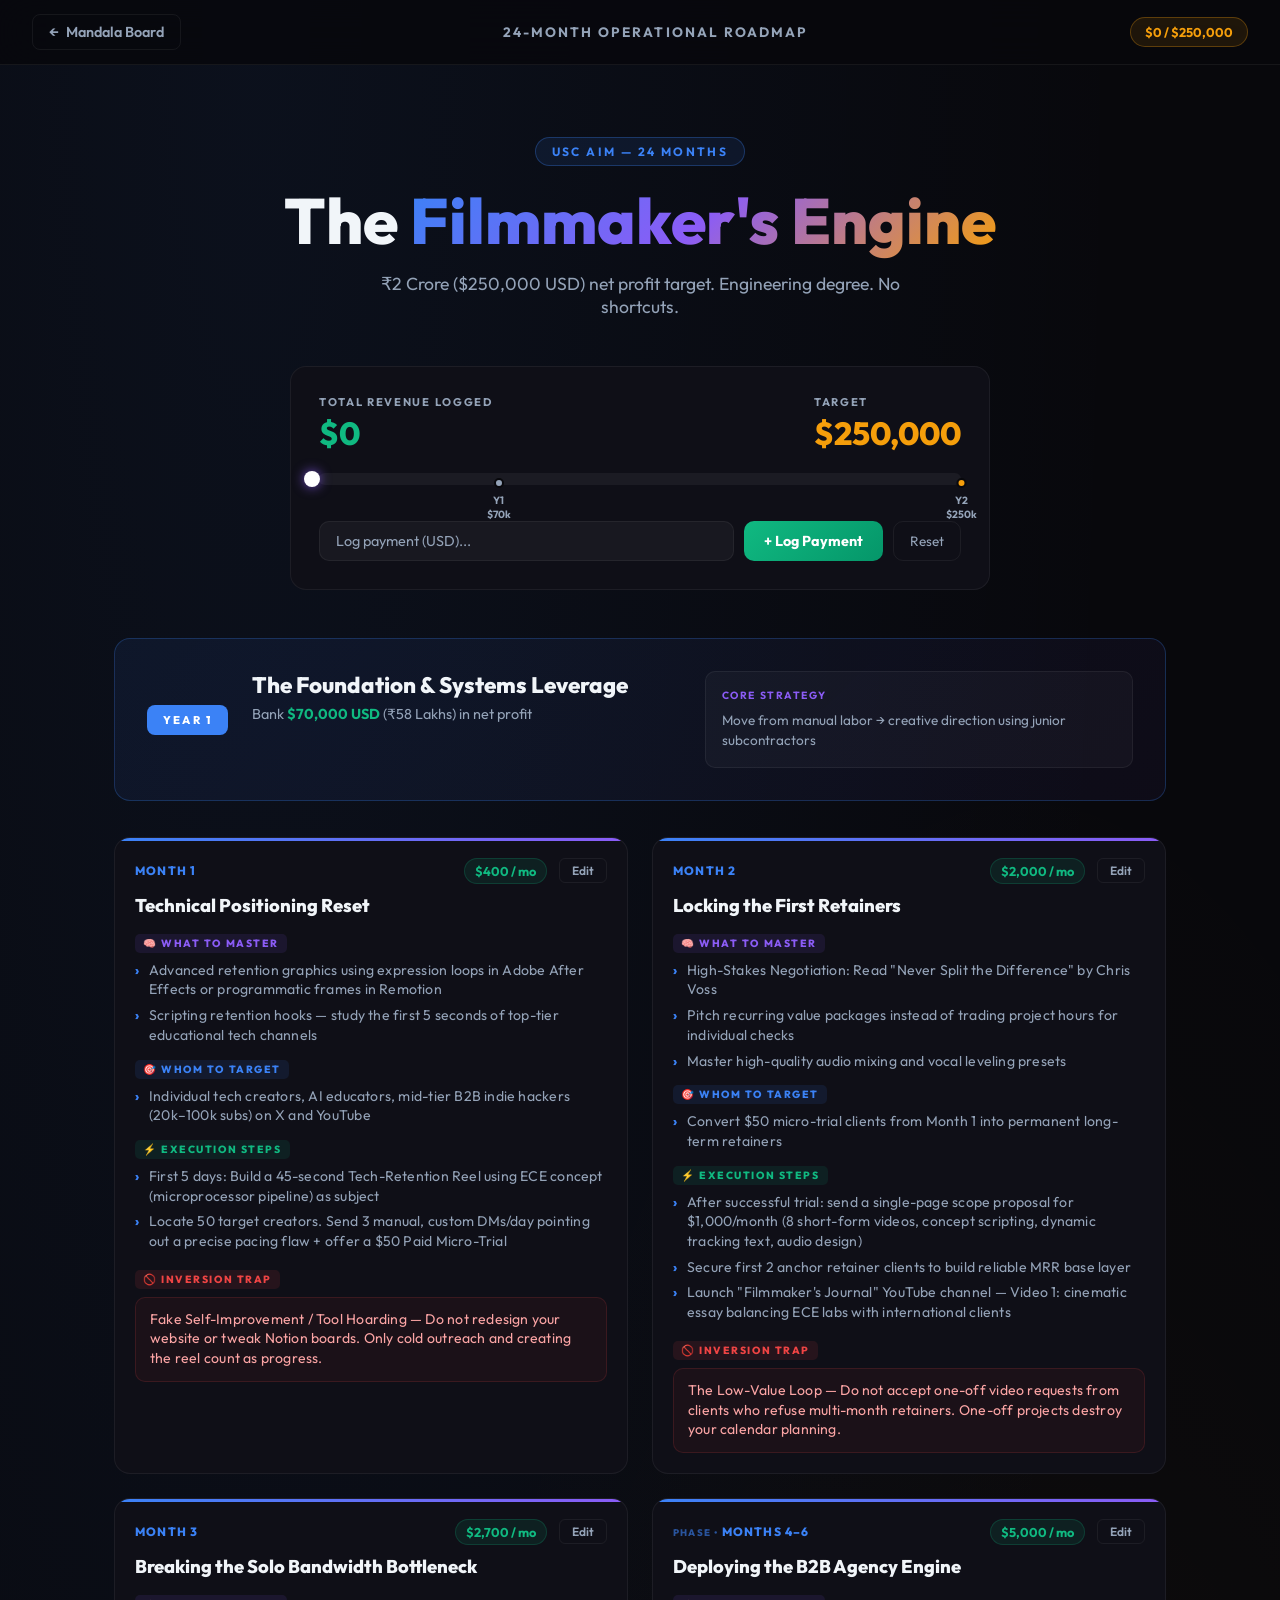
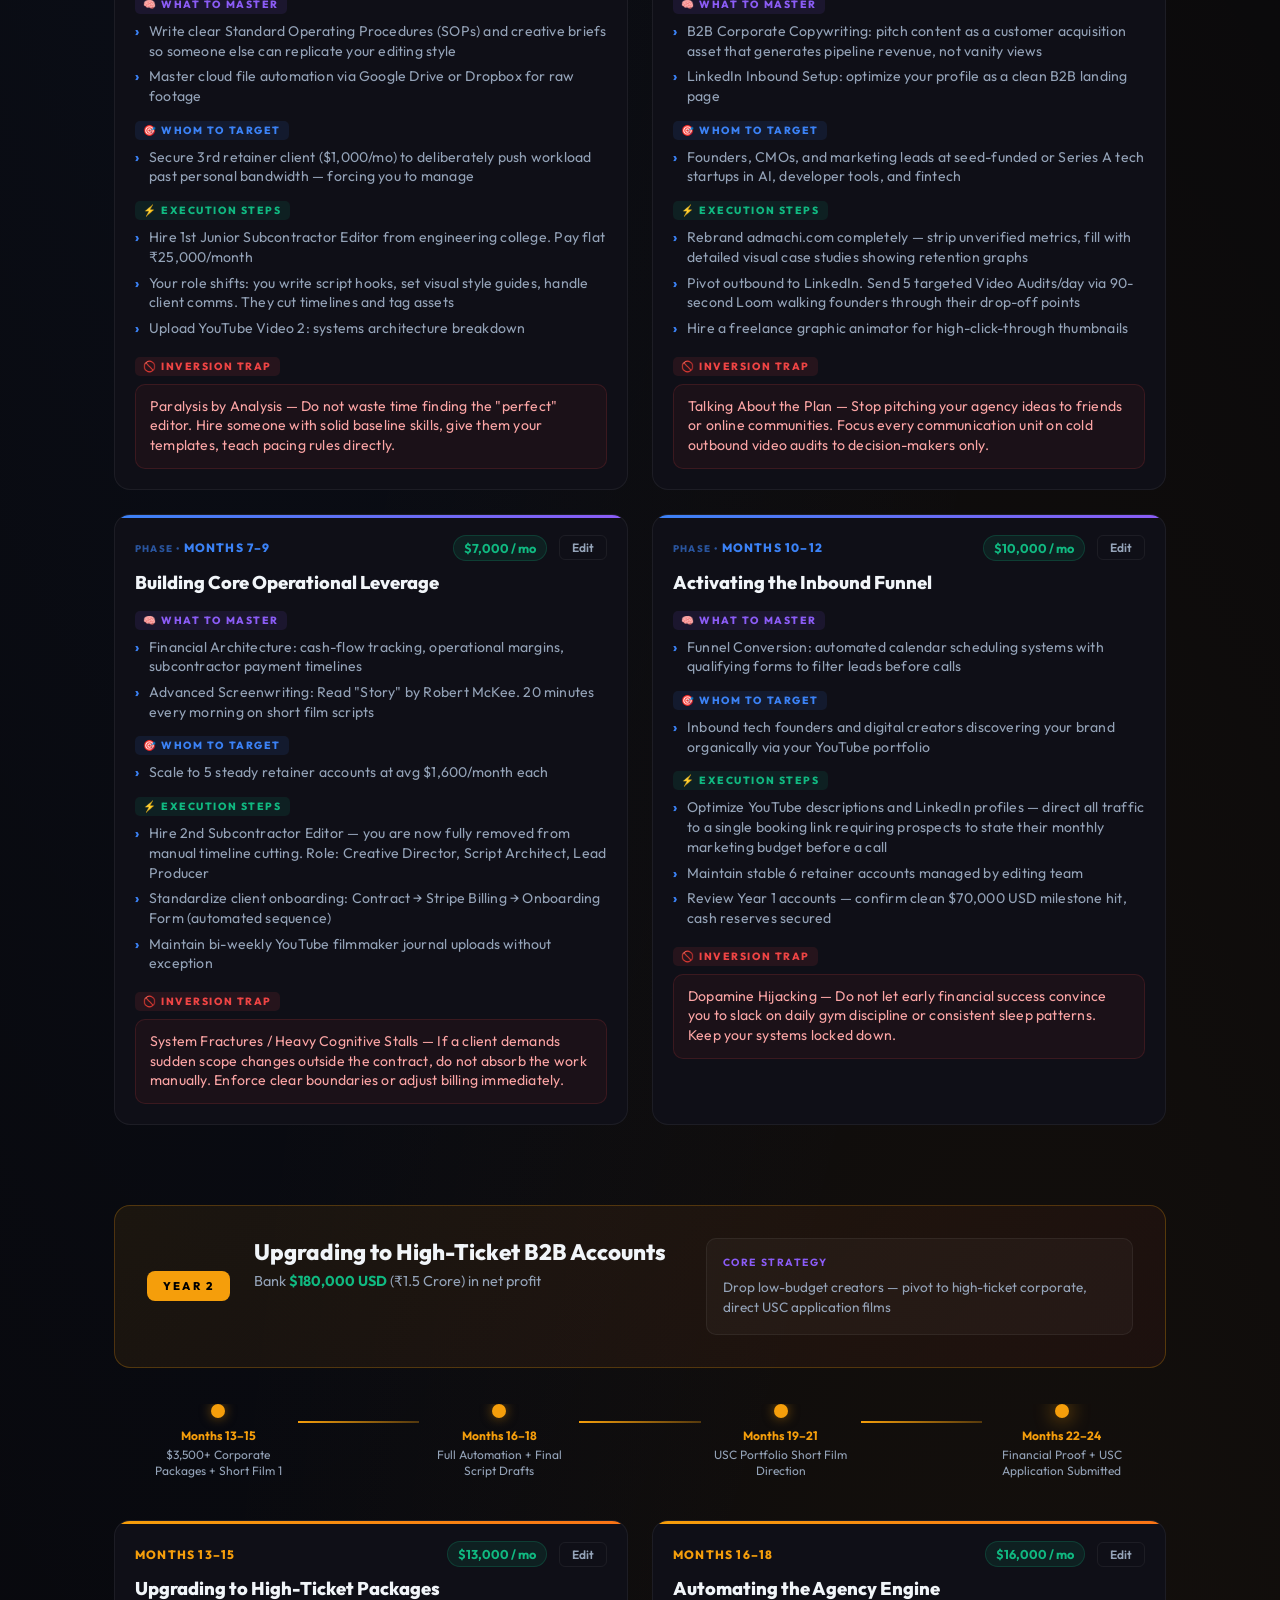
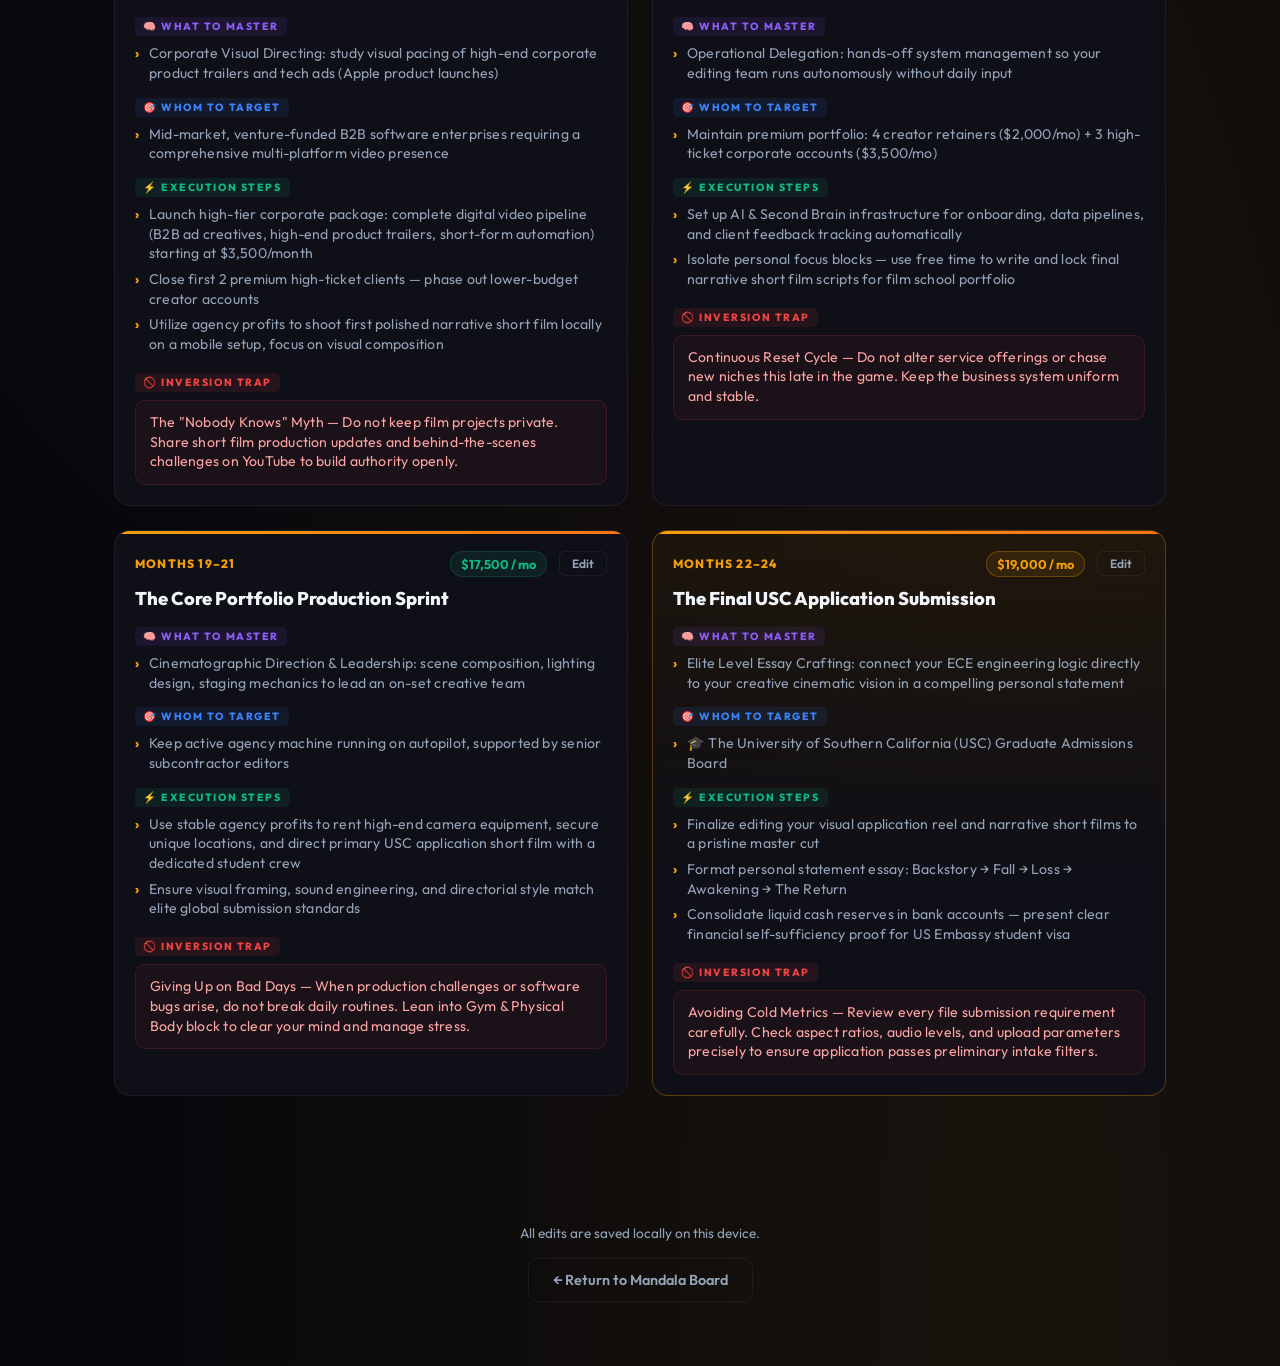
==== commit 8dd02ac9: "fix: Apply clamp() typography scale to roadmap card steps to prevent container clipping on small dis" ====
--- a/roadmap.html
+++ b/roadmap.html
@@ -9,7 +9,7 @@
   <link rel="preconnect" href="https://fonts.googleapis.com">
   <link rel="preconnect" href="https://fonts.gstatic.com" crossorigin>
   <link href="https://fonts.googleapis.com/css2?family=Outfit:wght@300;400;600;800&display=swap" rel="stylesheet">
-  <link rel="stylesheet" href="roadmap.css?v=1">
+  <link rel="stylesheet" href="roadmap.css?v=2">
 </head>
 <body>
 
--- a/roadmap.css
+++ b/roadmap.css
@@ -714,3 +714,12 @@
   .pipeline-timeline { flex-direction: column; }
   .pipeline-connector { width: 2px; height: 24px; min-width: unset; margin-bottom: 0; margin-right: 0; background: linear-gradient(180deg, var(--accent-gold), rgba(245,158,11,0.3)); }
 }
+
+/* UI / Typography Optimization � roadmap-card-step */
+.roadmap-card-step,
+.month-list li,
+.inversion-trap {
+  font-size: clamp(0.75rem, 1.1vw, 0.95rem);
+  line-height: 1.4;
+  letter-spacing: 0.015em;
+}
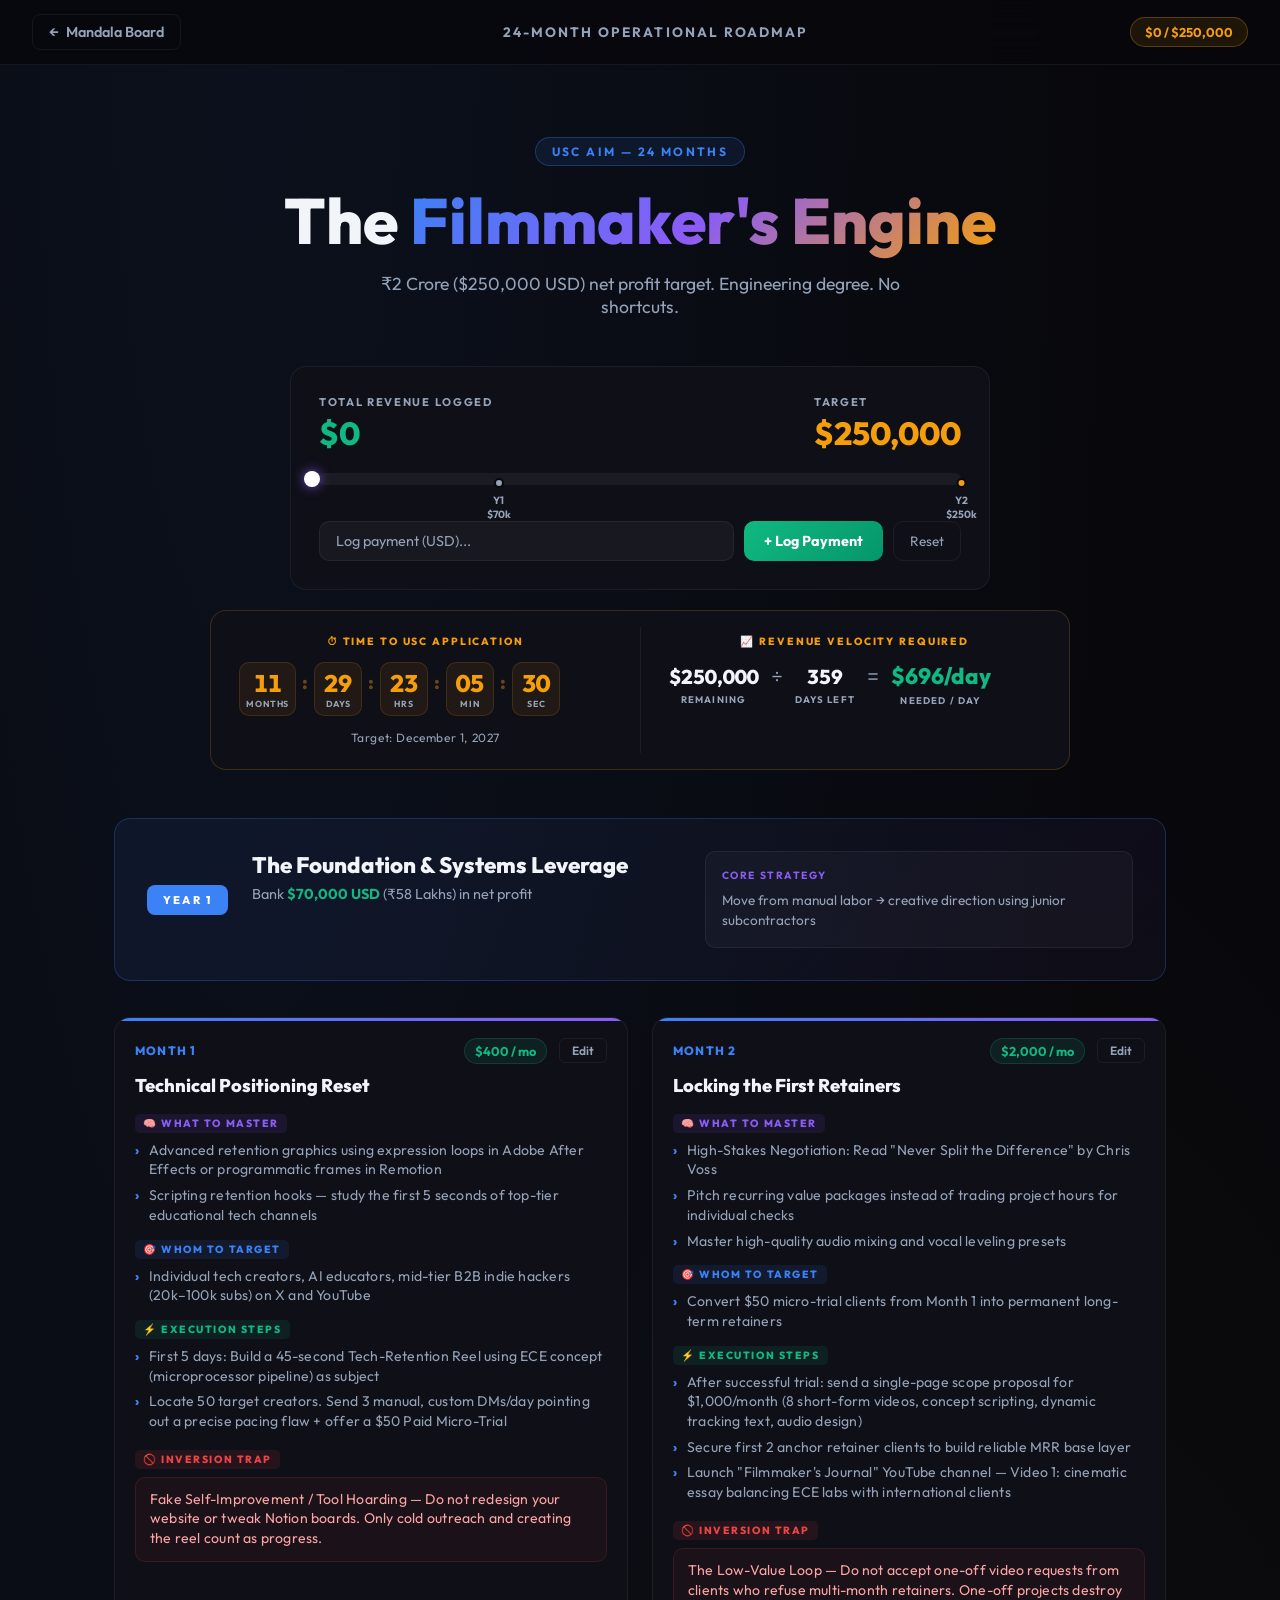
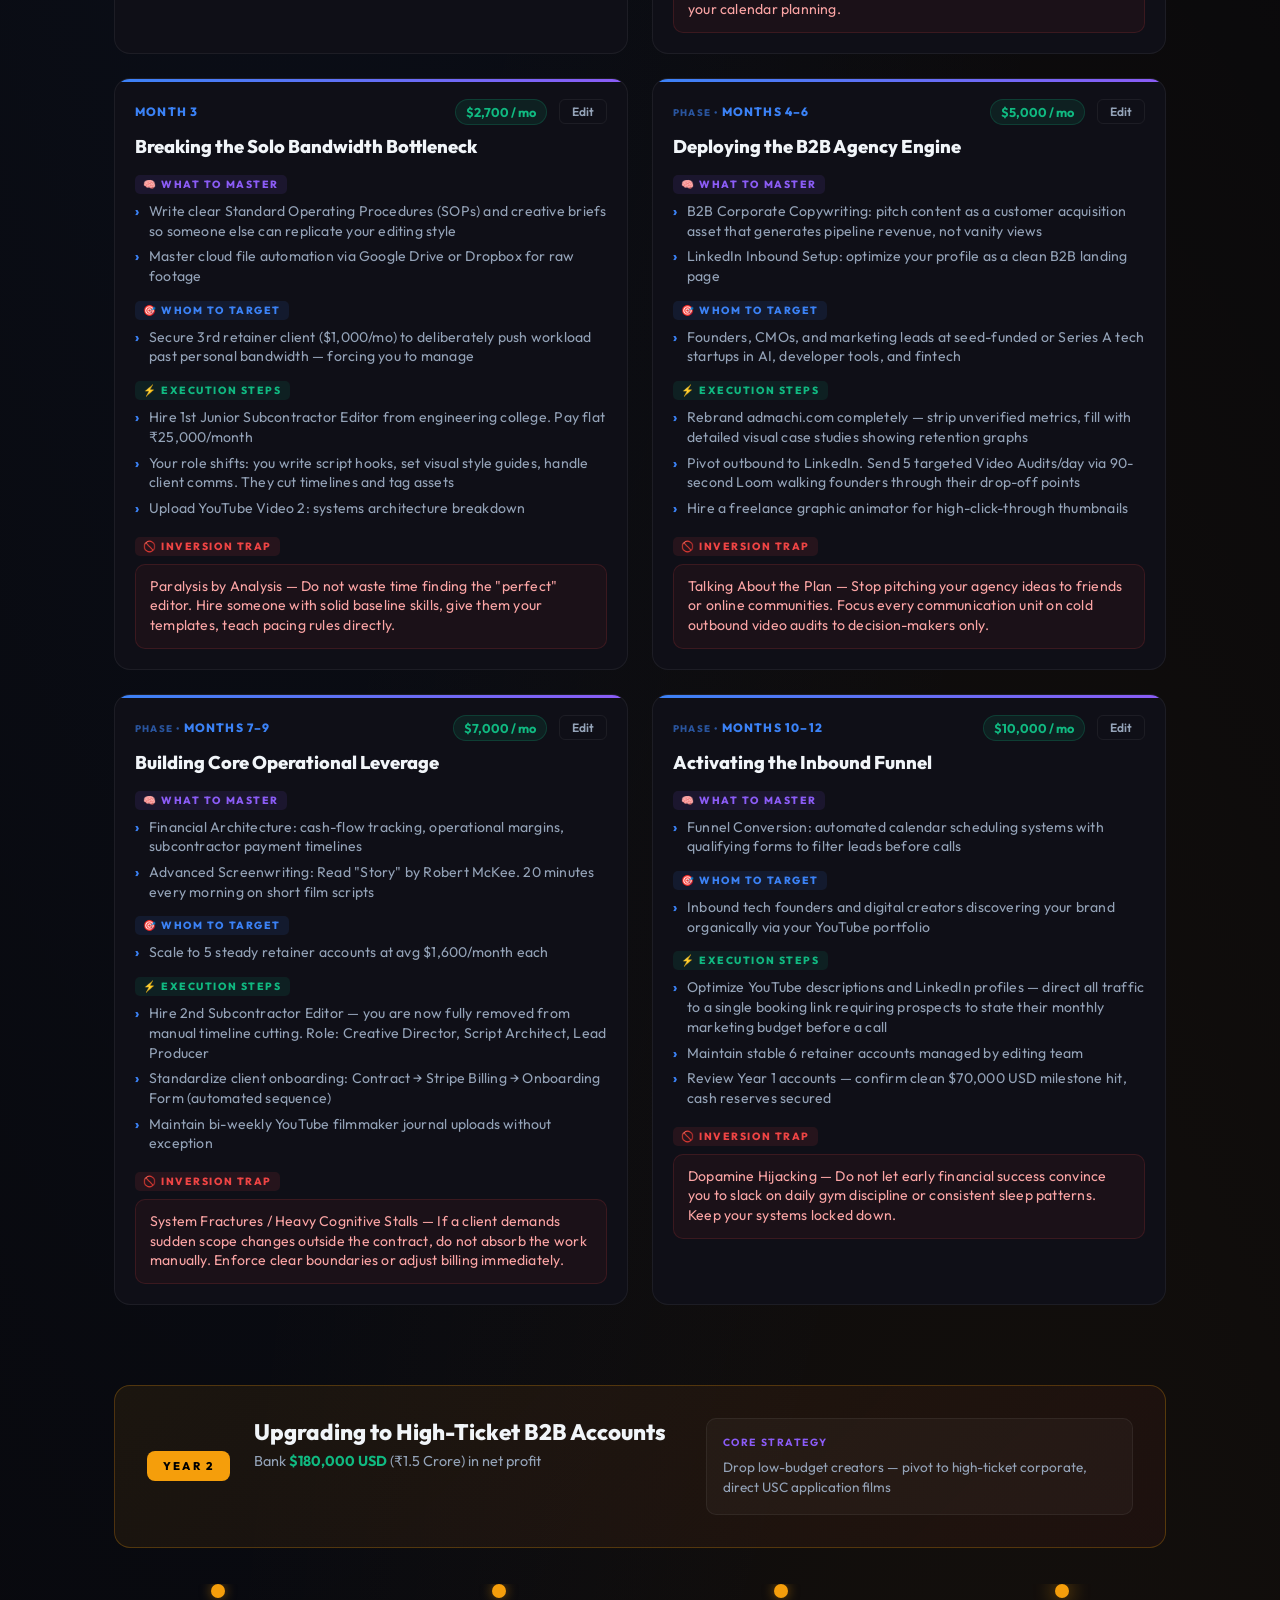
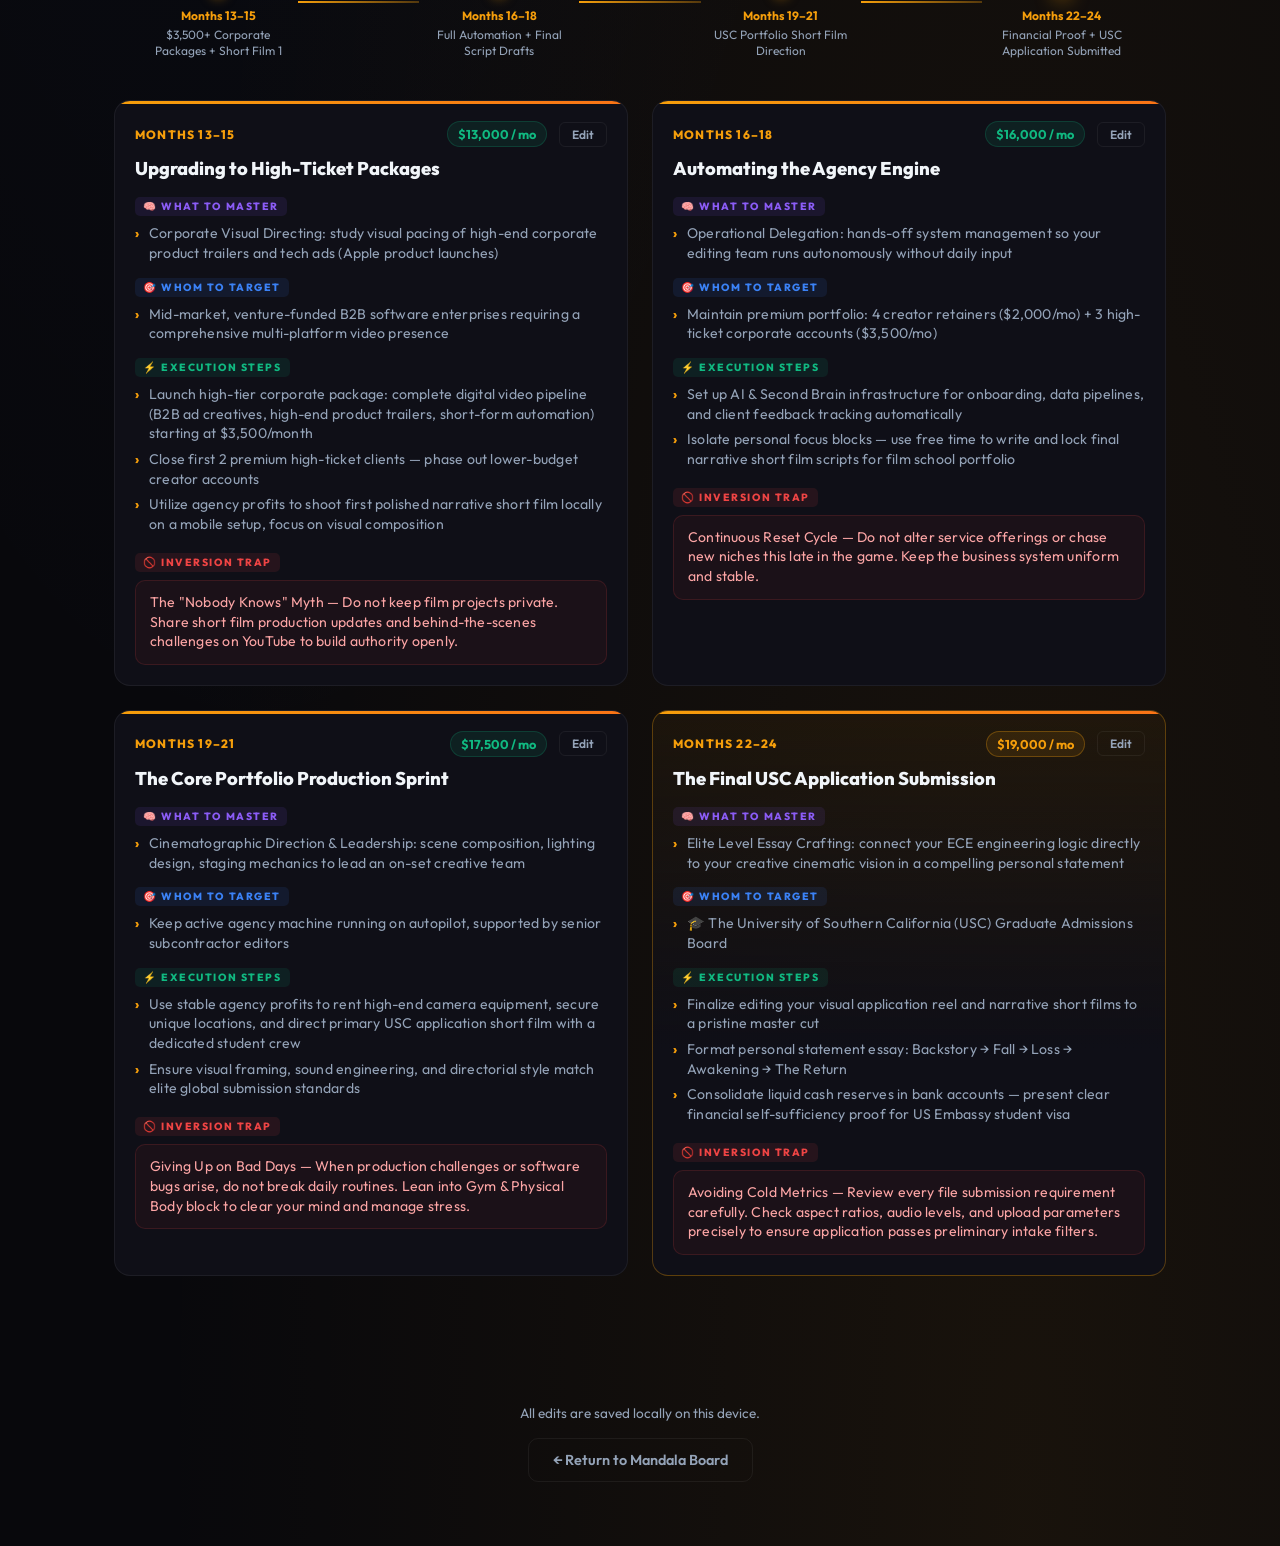
==== commit 0805eac3: "feat: Add Time-to-USC countdown widget with live velocity metric and pace alert" ====
--- a/roadmap.html
+++ b/roadmap.html
@@ -9,7 +9,7 @@
   <link rel="preconnect" href="https://fonts.googleapis.com">
   <link rel="preconnect" href="https://fonts.gstatic.com" crossorigin>
   <link href="https://fonts.googleapis.com/css2?family=Outfit:wght@300;400;600;800&display=swap" rel="stylesheet">
-  <link rel="stylesheet" href="roadmap.css?v=2">
+  <link rel="stylesheet" href="roadmap.css?v=3">
 </head>
 <body>
 
@@ -73,6 +73,48 @@
         <button id="reset-revenue-btn" class="reset-btn">Reset</button>
       </div>
     </div>
+
+    <!-- USC Countdown Widget -->
+    <div class="usc-widget">
+      <div class="usc-countdown-block">
+        <div class="usc-label">⏱ TIME TO USC APPLICATION</div>
+        <div class="usc-timer" id="usc-timer">
+          <div class="usc-unit"><span id="usc-months">--</span><small>months</small></div>
+          <div class="usc-sep">:</div>
+          <div class="usc-unit"><span id="usc-days">--</span><small>days</small></div>
+          <div class="usc-sep">:</div>
+          <div class="usc-unit"><span id="usc-hours">--</span><small>hrs</small></div>
+          <div class="usc-sep">:</div>
+          <div class="usc-unit"><span id="usc-mins">--</span><small>min</small></div>
+          <div class="usc-sep">:</div>
+          <div class="usc-unit"><span id="usc-secs">--</span><small>sec</small></div>
+        </div>
+        <div class="usc-deadline">Target: December 1, 2027</div>
+      </div>
+
+      <div class="usc-divider"></div>
+
+      <div class="usc-velocity-block">
+        <div class="usc-label">📈 REVENUE VELOCITY REQUIRED</div>
+        <div class="velocity-row">
+          <div class="velocity-stat">
+            <div class="velocity-value" id="vel-remaining">$250,000</div>
+            <div class="velocity-key">REMAINING</div>
+          </div>
+          <div class="velocity-op">÷</div>
+          <div class="velocity-stat">
+            <div class="velocity-value" id="vel-days">---</div>
+            <div class="velocity-key">DAYS LEFT</div>
+          </div>
+          <div class="velocity-op">=</div>
+          <div class="velocity-stat highlight">
+            <div class="velocity-value" id="vel-per-day">---</div>
+            <div class="velocity-key">NEEDED / DAY</div>
+          </div>
+        </div>
+        <div class="velocity-alert" id="velocity-alert"></div>
+      </div>
+    </div>
   </header>
 
   <!-- Year 1 -->
@@ -528,6 +570,6 @@
     <a href="index.html" class="back-btn-footer">← Return to Mandala Board</a>
   </footer>
 
-  <script src="roadmap.js?v=1"></script>
+  <script src="roadmap.js?v=2"></script>
 </body>
 </html>
--- a/roadmap.css
+++ b/roadmap.css
@@ -723,3 +723,159 @@
   line-height: 1.4;
   letter-spacing: 0.015em;
 }
+
+/* -- USC Countdown Widget -- */
+.usc-widget {
+  display: flex;
+  align-items: stretch;
+  gap: 0;
+  max-width: 860px;
+  margin: 20px auto 0;
+  background: var(--surface);
+  border: 1px solid rgba(245, 158, 11, 0.2);
+  border-radius: var(--radius);
+  overflow: hidden;
+}
+
+.usc-countdown-block,
+.usc-velocity-block {
+  flex: 1;
+  padding: 24px 28px;
+  display: flex;
+  flex-direction: column;
+  gap: 14px;
+}
+
+.usc-divider {
+  width: 1px;
+  background: rgba(255,255,255,0.06);
+  margin: 16px 0;
+}
+
+.usc-label {
+  font-size: 0.65rem;
+  font-weight: 800;
+  letter-spacing: 0.18em;
+  text-transform: uppercase;
+  color: var(--accent-gold);
+}
+
+.usc-timer {
+  display: flex;
+  align-items: center;
+  gap: 6px;
+}
+
+.usc-unit {
+  display: flex;
+  flex-direction: column;
+  align-items: center;
+  min-width: 48px;
+  background: rgba(245, 158, 11, 0.08);
+  border: 1px solid rgba(245, 158, 11, 0.15);
+  border-radius: 10px;
+  padding: 8px 6px 6px;
+}
+
+.usc-unit span {
+  font-size: 1.5rem;
+  font-weight: 800;
+  color: var(--accent-gold);
+  line-height: 1;
+  font-variant-numeric: tabular-nums;
+}
+
+.usc-unit small {
+  font-size: 0.55rem;
+  font-weight: 700;
+  letter-spacing: 0.1em;
+  text-transform: uppercase;
+  color: var(--muted);
+  margin-top: 3px;
+}
+
+.usc-sep {
+  font-size: 1.2rem;
+  font-weight: 800;
+  color: rgba(245, 158, 11, 0.4);
+  margin-bottom: 14px;
+}
+
+.usc-deadline {
+  font-size: 0.75rem;
+  color: var(--muted);
+  letter-spacing: 0.05em;
+}
+
+/* Velocity section */
+.velocity-row {
+  display: flex;
+  align-items: center;
+  gap: 12px;
+  flex-wrap: wrap;
+}
+
+.velocity-stat {
+  display: flex;
+  flex-direction: column;
+  align-items: center;
+  gap: 4px;
+}
+
+.velocity-value {
+  font-size: 1.25rem;
+  font-weight: 800;
+  color: var(--text);
+  font-variant-numeric: tabular-nums;
+}
+
+.velocity-stat.highlight .velocity-value {
+  color: var(--accent-green);
+  font-size: 1.4rem;
+}
+
+.velocity-key {
+  font-size: 0.6rem;
+  font-weight: 700;
+  letter-spacing: 0.12em;
+  text-transform: uppercase;
+  color: var(--muted);
+}
+
+.velocity-op {
+  font-size: 1.4rem;
+  font-weight: 300;
+  color: var(--muted);
+  margin-bottom: 16px;
+}
+
+.velocity-alert {
+  font-size: 0.8rem;
+  font-weight: 600;
+  line-height: 1.5;
+  min-height: 20px;
+  border-radius: 8px;
+  padding: 0;
+  transition: all 0.4s ease;
+}
+
+.velocity-alert.on-track {
+  color: var(--accent-green);
+  background: rgba(16, 185, 129, 0.08);
+  border: 1px solid rgba(16, 185, 129, 0.2);
+  padding: 8px 12px;
+}
+
+.velocity-alert.behind {
+  color: #fca5a5;
+  background: rgba(239, 68, 68, 0.08);
+  border: 1px solid rgba(239, 68, 68, 0.2);
+  padding: 8px 12px;
+}
+
+@media (max-width: 640px) {
+  .usc-widget { flex-direction: column; }
+  .usc-divider { width: 100%; height: 1px; margin: 0 16px; }
+  .usc-unit span { font-size: 1.2rem; }
+  .usc-unit { min-width: 38px; }
+}
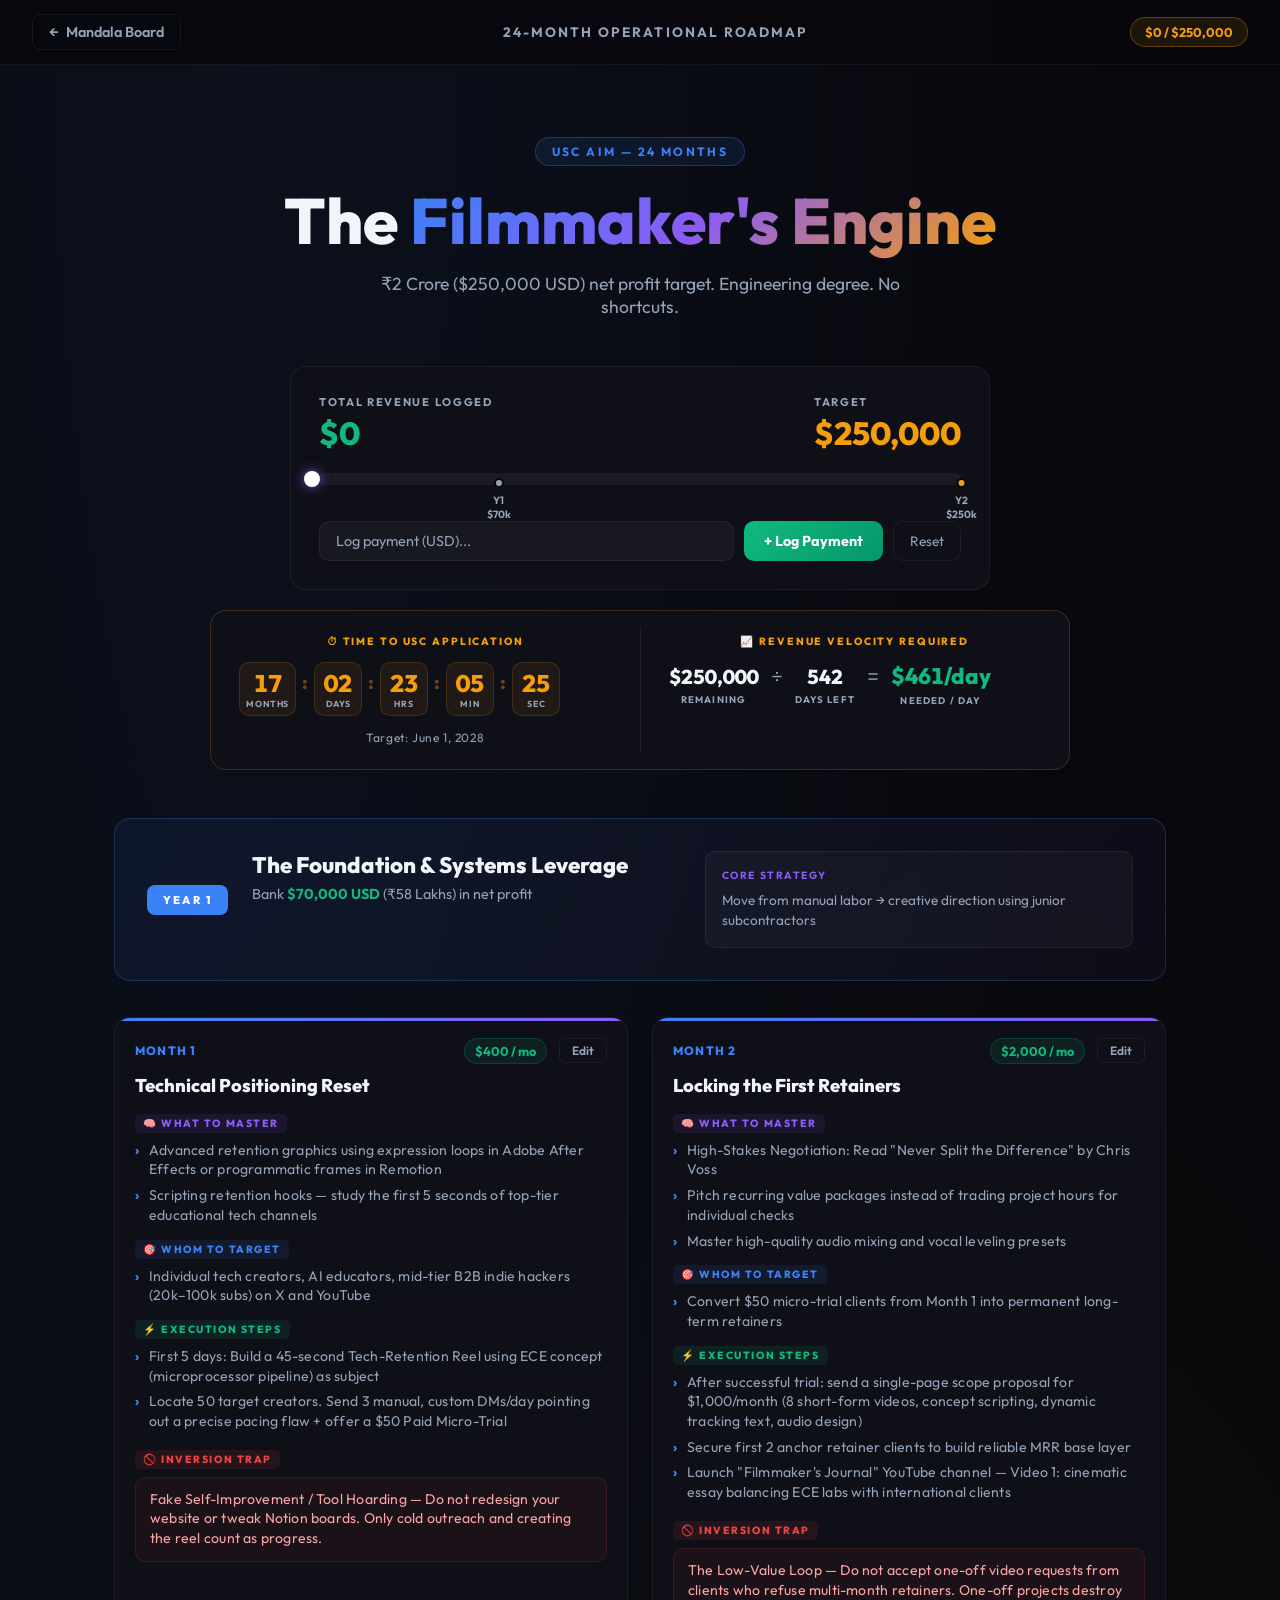
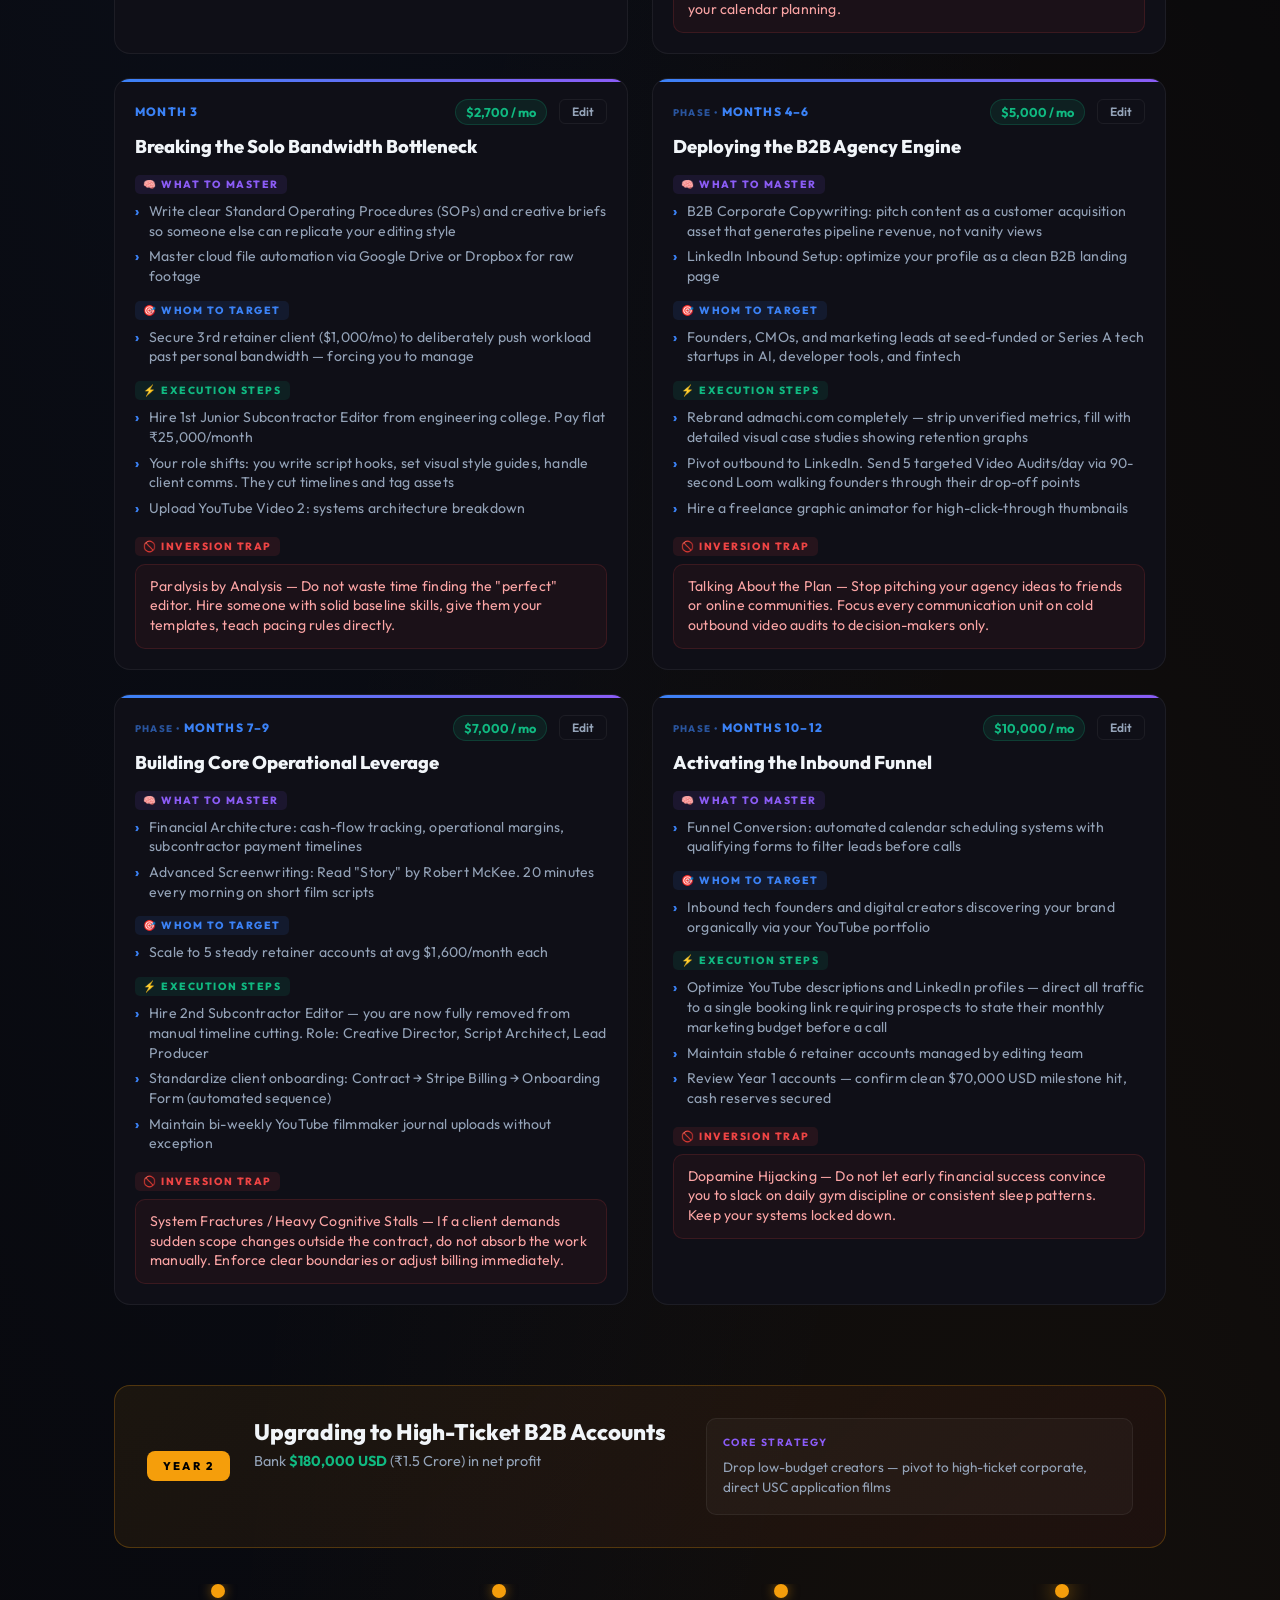
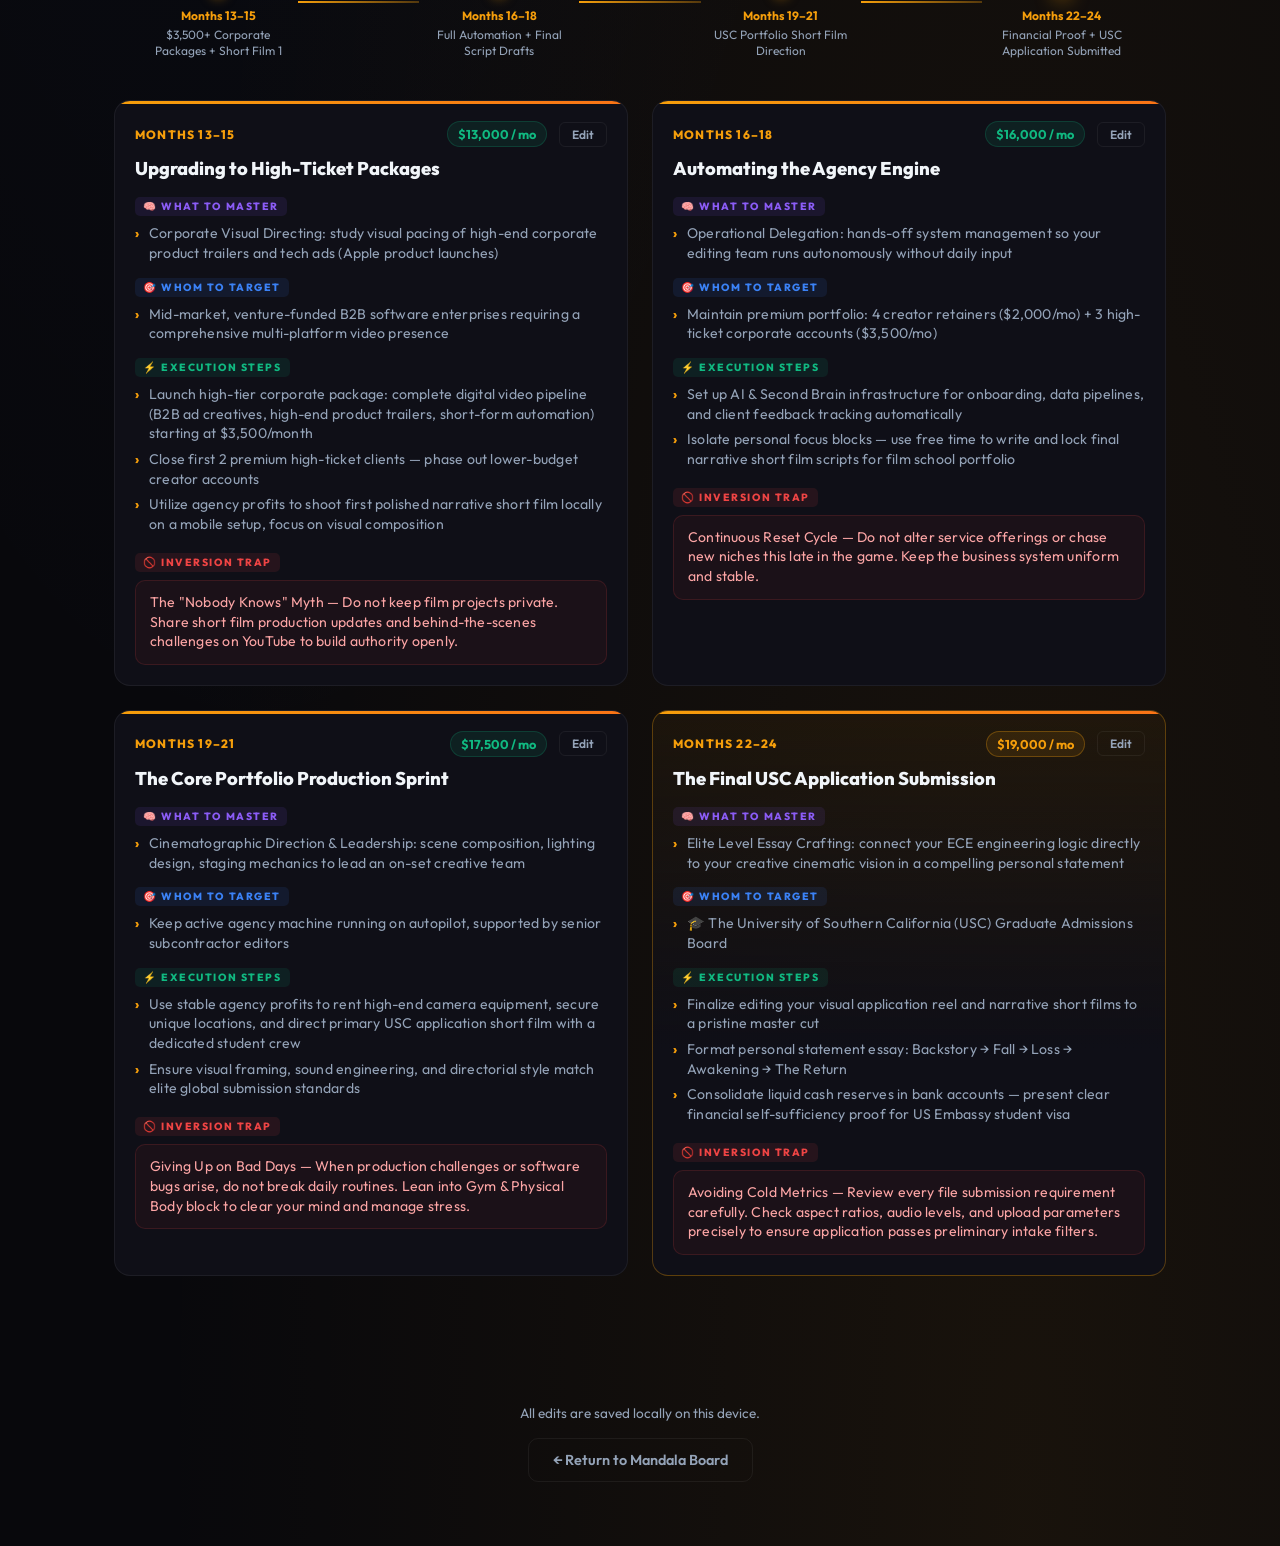
==== commit 6509acf1: "update: Change target deadline to June 1, 2028" ====
--- a/roadmap.html
+++ b/roadmap.html
@@ -89,7 +89,7 @@
           <div class="usc-sep">:</div>
           <div class="usc-unit"><span id="usc-secs">--</span><small>sec</small></div>
         </div>
-        <div class="usc-deadline">Target: December 1, 2027</div>
+        <div class="usc-deadline">Target: June 1, 2028</div>
       </div>
 
       <div class="usc-divider"></div>
@@ -570,6 +570,6 @@
     <a href="index.html" class="back-btn-footer">← Return to Mandala Board</a>
   </footer>
 
-  <script src="roadmap.js?v=2"></script>
+  <script src="roadmap.js?v=3"></script>
 </body>
 </html>
